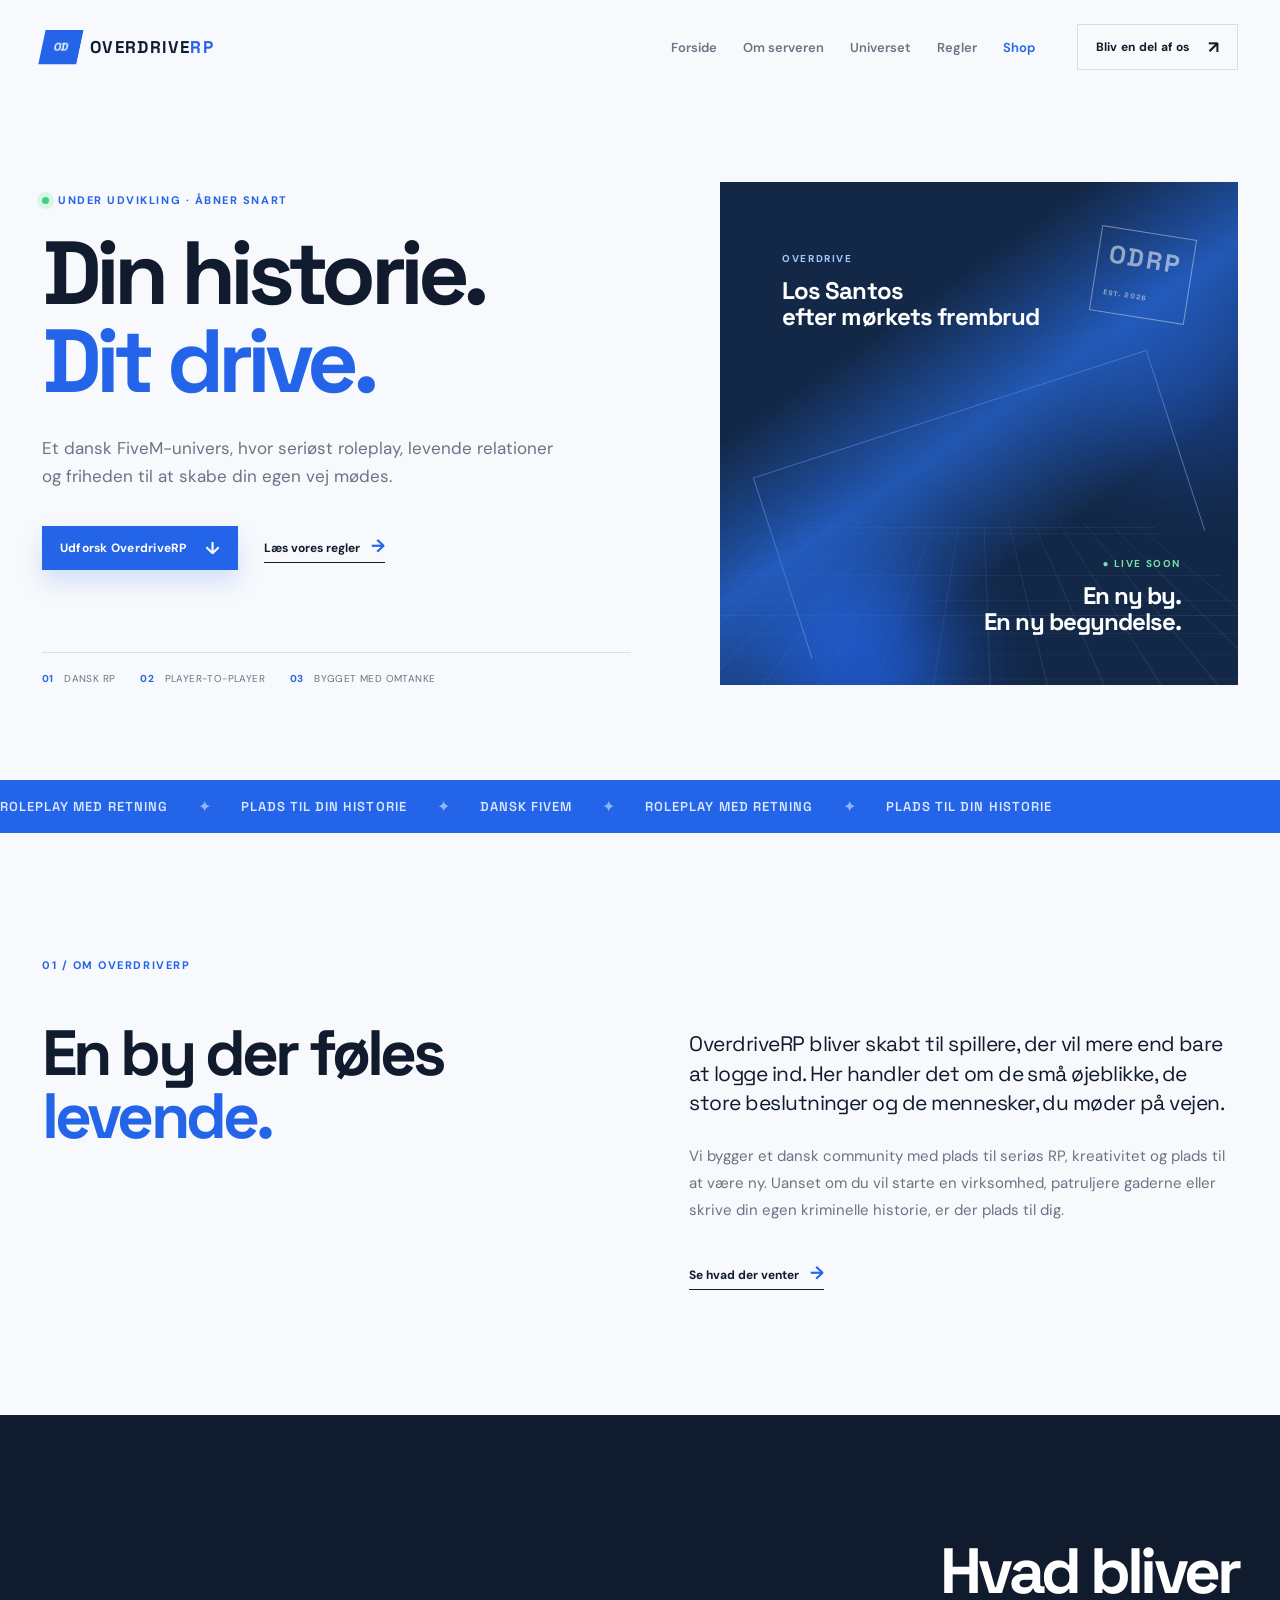
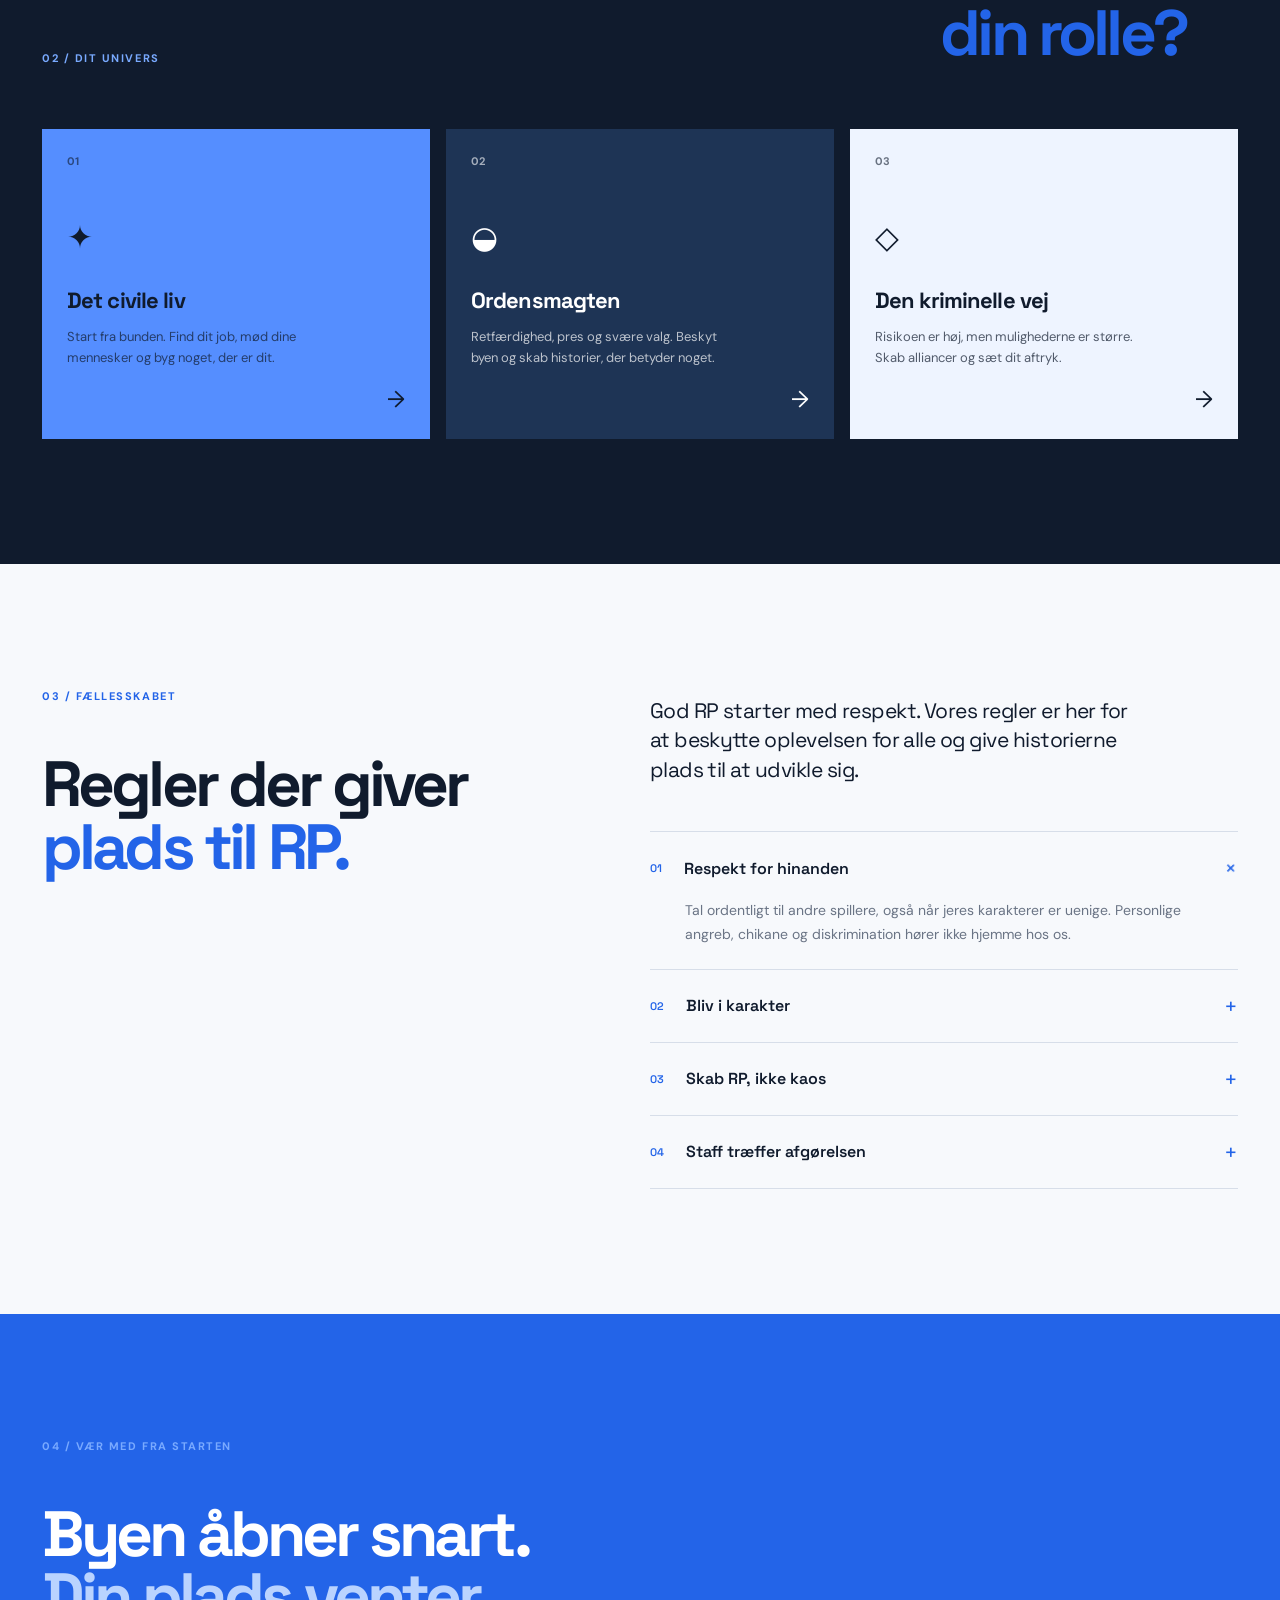
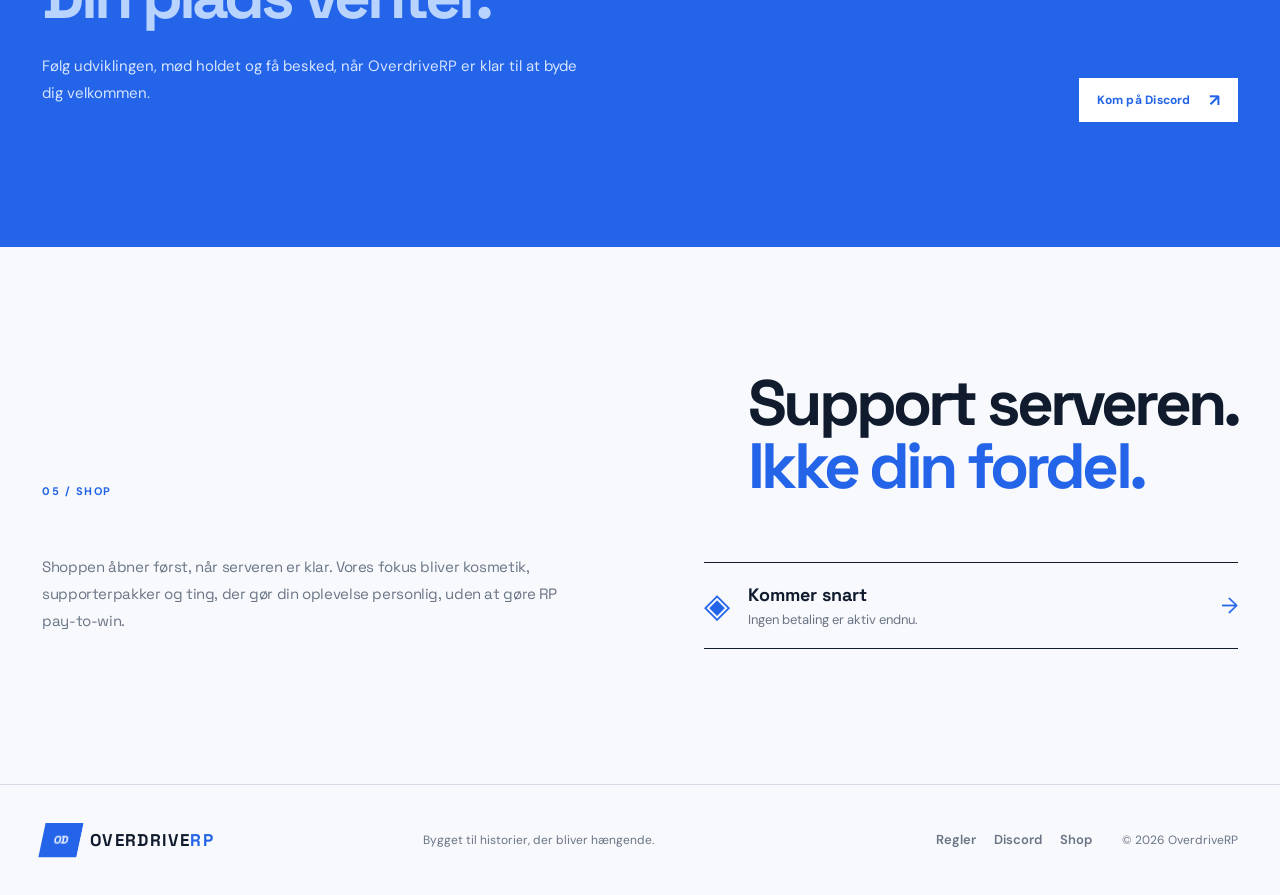
==== website/index.html @ 085dc00e "Add files via upload" ====
<!doctype html>
<html lang="da">
<head>
  <meta charset="UTF-8">
  <meta name="viewport" content="width=device-width, initial-scale=1.0">
  <meta name="description" content="OverdriveRP - dansk FiveM roleplay med plads til din historie.">
  <title>OverdriveRP | Din historie begynder her</title>
  <link rel="preconnect" href="https://fonts.googleapis.com">
  <link rel="preconnect" href="https://fonts.gstatic.com" crossorigin>
  <link href="https://fonts.googleapis.com/css2?family=DM+Sans:wght@400;500;600;700&family=Space+Grotesk:wght@500;600;700&display=swap" rel="stylesheet">
  <link rel="stylesheet" href="styles.css">
</head>
<body>
  <div class="site-shell">
    <header class="topbar">
      <a class="brand" href="#top" aria-label="OverdriveRP forside">
        <span class="brand-mark" aria-hidden="true">OD</span>
        <span class="brand-name">OVERDRIVE<span>RP</span></span>
      </a>
      <button class="menu-toggle" type="button" aria-expanded="false" aria-controls="main-nav">Menu</button>
      <nav class="nav" id="main-nav" aria-label="Hovednavigation">
        <a class="active" href="#top">Forside</a>
        <a href="#om">Om serveren</a>
        <a href="#univers">Universet</a>
        <a href="#regler">Regler</a>
        <a href="#shop">Shop</a>
      </nav>
      <a class="nav-cta" href="https://discord.gg/cZv3BkVMr" target="_blank" rel="noopener noreferrer">Bliv en del af os <span aria-hidden="true">↗</span></a>
    </header>

    <main id="top">
      <section class="hero" aria-labelledby="hero-title">
        <div class="hero-copy reveal">
          <p class="eyebrow"><span class="pulse-dot"></span> Under udvikling · Åbner snart</p>
          <h1 id="hero-title">Din historie.<br><em>Dit drive.</em></h1>
          <p class="hero-text">Et dansk FiveM-univers, hvor seriøst roleplay, levende relationer og friheden til at skabe din egen vej mødes.</p>
          <div class="hero-actions">
            <a class="button button-primary" href="#om">Udforsk OverdriveRP <span aria-hidden="true">↓</span></a>
            <a class="text-link" href="#regler">Læs vores regler <span aria-hidden="true">→</span></a>
          </div>
          <div class="hero-meta">
            <span><strong>01</strong> Dansk RP</span>
            <span><strong>02</strong> Player-to-player</span>
            <span><strong>03</strong> Bygget med omtanke</span>
          </div>
        </div>
        <div class="hero-visual reveal reveal-delay" aria-label="Illustration af OverdriveRP-universet">
          <div class="visual-grid"></div>
          <div class="city-glow glow-one"></div>
          <div class="city-glow glow-two"></div>
          <div class="visual-card card-top"><span>OVERDRIVE</span><strong>Los Santos<br>efter mørkets frembrud</strong></div>
          <div class="road-line"></div>
          <div class="visual-card card-bottom"><span class="live-indicator">● LIVE SOON</span><strong>En ny by.<br>En ny begyndelse.</strong></div>
          <div class="visual-stamp">ODRP<br><small>EST. 2026</small></div>
        </div>
      </section>

      <section class="ticker" aria-label="OverdriveRP værdier">
        <div class="ticker-track"><span>ROLEPLAY MED RETNING</span><i>✦</i><span>PLADS TIL DIN HISTORIE</span><i>✦</i><span>DANSK FIVEM</span><i>✦</i><span>ROLEPLAY MED RETNING</span><i>✦</i><span>PLADS TIL DIN HISTORIE</span></div>
      </section>

      <section class="intro section" id="om">
        <div class="section-label">01 / Om OverdriveRP</div>
        <div class="intro-grid">
          <div>
            <h2>En by der føles<br><span>levende.</span></h2>
          </div>
          <div class="intro-copy">
            <p class="lead">OverdriveRP bliver skabt til spillere, der vil mere end bare at logge ind. Her handler det om de små øjeblikke, de store beslutninger og de mennesker, du møder på vejen.</p>
            <p>Vi bygger et dansk community med plads til seriøs RP, kreativitet og plads til at være ny. Uanset om du vil starte en virksomhed, patruljere gaderne eller skrive din egen kriminelle historie, er der plads til dig.</p>
            <a class="text-link" href="#univers">Se hvad der venter <span aria-hidden="true">→</span></a>
          </div>
        </div>
      </section>

      <section class="univers section" id="univers">
        <div class="section-heading">
          <div class="section-label">02 / Dit univers</div>
          <h2>Hvad bliver<br><span>din rolle?</span></h2>
        </div>
        <div class="role-grid">
          <article class="role-card role-blue"><div class="role-number">01</div><div class="role-icon">✦</div><h3>Det civile liv</h3><p>Start fra bunden. Find dit job, mød dine mennesker og byg noget, der er dit.</p><a href="#community" aria-label="Læs mere om det civile liv">→</a></article>
          <article class="role-card role-dark"><div class="role-number">02</div><div class="role-icon">◒</div><h3>Ordensmagten</h3><p>Retfærdighed, pres og svære valg. Beskyt byen og skab historier, der betyder noget.</p><a href="#community" aria-label="Læs mere om ordensmagten">→</a></article>
          <article class="role-card role-light"><div class="role-number">03</div><div class="role-icon">◇</div><h3>Den kriminelle vej</h3><p>Risikoen er høj, men mulighederne er større. Skab alliancer og sæt dit aftryk.</p><a href="#community" aria-label="Læs mere om den kriminelle vej">→</a></article>
        </div>
      </section>

      <section class="rules section" id="regler">
        <div class="rules-heading"><div class="section-label">03 / Fællesskabet</div><h2>Regler der giver<br><span>plads til RP.</span></h2></div>
        <div class="rules-content">
          <p class="lead">God RP starter med respekt. Vores regler er her for at beskytte oplevelsen for alle og give historierne plads til at udvikle sig.</p>
          <div class="rule-list">
            <details open><summary><span>01</span> Respekt for hinanden <b>+</b></summary><p>Tal ordentligt til andre spillere, også når jeres karakterer er uenige. Personlige angreb, chikane og diskrimination hører ikke hjemme hos os.</p></details>
            <details><summary><span>02</span> Bliv i karakter <b>+</b></summary><p>Hold OOC og IC adskilt. Lad situationer udvikle sig naturligt, og brug ikke viden, din karakter ikke har adgang til.</p></details>
            <details><summary><span>03</span> Skab RP, ikke kaos <b>+</b></summary><p>Giv andre noget at spille på. Meningsløs vold, powergaming og handlinger uden plads til modspil ødelægger historien.</p></details>
            <details><summary><span>04</span> Staff træffer afgørelsen <b>+</b></summary><p>Følg staffens anvisninger og brug de rigtige kanaler, hvis du er uenig. Vi løser problemer roligt og fair.</p></details>
          </div>
        </div>
      </section>

      <section class="community section" id="community">
        <div class="community-inner">
          <div><div class="section-label">04 / Vær med fra starten</div><h2>Byen åbner snart.<br><span>Din plads venter.</span></h2><p>Følg udviklingen, mød holdet og få besked, når OverdriveRP er klar til at byde dig velkommen.</p></div>
          <a class="button button-light" href="https://discord.gg/cZv3BkVMr" target="_blank" rel="noopener noreferrer">Kom på Discord <span aria-hidden="true">↗</span></a>
        </div>
      </section>

      <section class="shop section" id="shop">
        <div class="section-heading"><div class="section-label">05 / Shop</div><h2>Support serveren.<br><span>Ikke din fordel.</span></h2></div>
        <div class="shop-layout"><p class="lead">Shoppen åbner først, når serveren er klar. Vores fokus bliver kosmetik, supporterpakker og ting, der gør din oplevelse personlig, uden at gøre RP pay-to-win.</p><div class="shop-note"><span class="shop-icon">◈</span><div><strong>Kommer snart</strong><p>Ingen betaling er aktiv endnu.</p></div><span class="arrow">→</span></div></div>
      </section>
    </main>

    <footer class="footer"><a class="brand" href="#top"><span class="brand-mark" aria-hidden="true">OD</span><span class="brand-name">OVERDRIVE<span>RP</span></span></a><p>Bygget til historier, der bliver hængende.</p><div class="footer-links"><a href="#regler">Regler</a><a href="https://discord.gg/cZv3BkVMr" target="_blank" rel="noopener noreferrer">Discord</a><a href="#shop">Shop</a></div><small>© 2026 OverdriveRP</small></footer>
  </div>
  <script src="script.js"></script>
</body>
</html>
---- website/styles.css ----
@import url('https://fonts.googleapis.com/css2?family=DM+Sans:wght@400;500;600;700&family=Space+Grotesk:wght@500;600;700&display=swap');

:root { --ink: #101b2d; --blue: #2364e8; --blue-deep: #123eac; --sky: #dfeeff; --paper: #f7f9fc; --muted: #6a7485; --line: #d7dee9; --white: #fff; }
* { box-sizing: border-box; }
html { scroll-behavior: smooth; }
body { margin: 0; color: var(--ink); background: var(--paper); font-family: 'DM Sans', sans-serif; }
a { color: inherit; text-decoration: none; }
.site-shell { overflow: hidden; }
.topbar { align-items: center; display: flex; gap: 42px; justify-content: space-between; margin: 0 auto; max-width: 1320px; padding: 24px 42px; position: relative; z-index: 5; }
.brand { align-items: center; display: inline-flex; gap: 10px; white-space: nowrap; }
.brand-mark { align-items: center; background: var(--blue); color: var(--white); display: inline-flex; font-family: 'Space Grotesk', sans-serif; font-size: 11px; font-weight: 700; height: 34px; justify-content: center; letter-spacing: -.04em; transform: skew(-12deg); width: 38px; }
.brand-name { font-family: 'Space Grotesk', sans-serif; font-size: 17px; font-weight: 700; letter-spacing: .08em; }
.brand-name span { color: var(--blue); }
.nav { display: flex; gap: 26px; margin-left: auto; }
.nav a, .footer-links a { color: var(--muted); font-size: 13px; font-weight: 600; transition: color .2s ease; }
.nav a:hover, .nav a.active, .footer-links a:hover { color: var(--blue); }
.nav-cta, .button { align-items: center; display: inline-flex; font-size: 12px; font-weight: 700; gap: 18px; letter-spacing: .02em; padding: 14px 18px; }
.nav-cta { border: 1px solid var(--line); }
.nav-cta span, .button span { font-size: 17px; line-height: 0; }
.menu-toggle { background: none; border: 0; color: var(--ink); display: none; font: inherit; font-size: 13px; font-weight: 700; }
.hero { display: grid; gap: 7vw; grid-template-columns: minmax(0, 1fr) minmax(420px, .88fr); margin: 0 auto; max-width: 1320px; min-height: 655px; padding: 88px 42px 95px; }
.hero-copy { align-self: center; max-width: 650px; }
.eyebrow, .section-label { color: var(--blue); font-size: 11px; font-weight: 700; letter-spacing: .14em; text-transform: uppercase; }
.eyebrow { align-items: center; display: flex; gap: 9px; }
.pulse-dot { background: #41ce86; border-radius: 50%; box-shadow: 0 0 0 5px #d9f5e6; height: 7px; width: 7px; }
h1, h2, h3 { font-family: 'Space Grotesk', sans-serif; margin: 0; }
h1 { font-size: clamp(54px, 7vw, 96px); letter-spacing: -.065em; line-height: .98; margin: 23px 0 28px; }
h1 em, h2 span { color: var(--blue); font-style: normal; }
.hero-text { color: var(--muted); font-size: 17px; line-height: 1.7; max-width: 515px; }
.hero-actions { align-items: center; display: flex; gap: 26px; margin-top: 35px; }
.button-primary { background: var(--blue); box-shadow: 0 12px 22px #2364e82b; color: var(--white); transition: background .2s ease, transform .2s ease; }
.button-primary:hover { background: var(--blue-deep); transform: translateY(-2px); }
.text-link { border-bottom: 1px solid var(--ink); font-size: 12px; font-weight: 700; padding-bottom: 4px; }
.text-link span { color: var(--blue); font-size: 18px; margin-left: 8px; }
.hero-meta { border-top: 1px solid var(--line); display: flex; gap: 25px; margin-top: 82px; padding-top: 19px; }
.hero-meta span { color: var(--muted); font-size: 10px; letter-spacing: .04em; text-transform: uppercase; }
.hero-meta strong { color: var(--blue); margin-right: 7px; }
.hero-visual { background: #132847; min-height: 485px; overflow: hidden; position: relative; }
.hero-visual:after { background: linear-gradient(145deg, transparent 30%, #2d77fa99, transparent 68%); content: ''; inset: 0; position: absolute; }
.visual-grid { background-image: linear-gradient(#a9c7f61a 1px, transparent 1px), linear-gradient(90deg, #a9c7f61a 1px, transparent 1px); background-size: 38px 38px; height: 100%; inset: 0; position: absolute; transform: perspective(500px) rotateX(60deg) scale(1.5); transform-origin: 50% 100%; }
.city-glow { background: var(--blue); border-radius: 50%; filter: blur(45px); height: 190px; opacity: .8; position: absolute; width: 190px; }
.glow-one { bottom: -70px; left: 8%; }.glow-two { right: -50px; top: 20%; opacity: .35; }
.road-line { border: 1px solid #b6d2ff66; border-bottom: 0; height: 190px; left: 10%; position: absolute; top: 45%; transform: rotate(-18deg); width: 80%; }
.visual-card { color: var(--white); display: flex; flex-direction: column; position: absolute; z-index: 2; }.visual-card span { color: #a4c8ff; font-size: 10px; font-weight: 700; letter-spacing: .16em; margin-bottom: 13px; }.visual-card strong { font-family: 'Space Grotesk', sans-serif; font-size: 24px; letter-spacing: -.04em; line-height: 1.08; }.card-top { left: 12%; top: 14%; }.card-bottom { bottom: 10%; right: 11%; text-align: right; }.card-bottom .live-indicator { color: #75e0a7; }.visual-stamp { border: 1px solid #fff6; color: #fff8; font-family: 'Space Grotesk', sans-serif; font-size: 25px; font-weight: 700; letter-spacing: .1em; padding: 10px; position: absolute; right: 9%; top: 10%; transform: rotate(9deg); z-index: 2; }.visual-stamp small { font-size: 7px; letter-spacing: .2em; }
.ticker { background: var(--blue); color: #d9e7ff; overflow: hidden; padding: 16px 0; white-space: nowrap; }.ticker-track { align-items: center; animation: ticker 26s linear infinite; display: flex; gap: 30px; width: max-content; }.ticker span { font-family: 'Space Grotesk', sans-serif; font-size: 13px; font-weight: 600; letter-spacing: .08em; }.ticker i { color: #8eb6ff; font-style: normal; }
.section { margin: 0 auto; max-width: 1320px; padding: 125px 42px; }.intro-grid { display: grid; gap: 12vw; grid-template-columns: .9fr 1fr; margin-top: 50px; }.section h2 { font-size: clamp(42px, 5vw, 70px); letter-spacing: -.06em; line-height: .98; }.intro-copy { padding-top: 7px; }.lead { color: var(--ink); font-family: 'Space Grotesk', sans-serif; font-size: 21px; letter-spacing: -.025em; line-height: 1.4; margin: 0 0 25px; }.intro-copy p:not(.lead), .community-inner p, .shop-layout > p { color: var(--muted); font-size: 15px; line-height: 1.8; max-width: 540px; }.intro-copy .text-link { display: inline-block; margin-top: 22px; }
.univers { background: var(--ink); color: var(--white); max-width: none; padding-left: max(42px, calc((100% - 1236px) / 2)); padding-right: max(42px, calc((100% - 1236px) / 2)); }.univers .section-label, .community .section-label { color: #79aaff; }.section-heading { align-items: end; display: flex; justify-content: space-between; }.role-grid { display: grid; gap: 16px; grid-template-columns: repeat(3, 1fr); margin-top: 64px; }.role-card { color: var(--ink); min-height: 310px; padding: 25px; position: relative; }.role-blue { background: #558eff; }.role-dark { background: #1e3455; color: var(--white); }.role-light { background: #eef4ff; }.role-number { font-size: 11px; font-weight: 700; opacity: .6; }.role-icon { font-size: 31px; margin: 49px 0 28px; }.role-card h3 { font-size: 22px; letter-spacing: -.04em; }.role-card p { font-size: 13px; line-height: 1.6; max-width: 260px; opacity: .7; }.role-card a { bottom: 25px; font-size: 23px; position: absolute; right: 25px; }
.rules { display: grid; gap: 13vw; grid-template-columns: .75fr 1fr; }.rules-heading h2 { margin-top: 50px; }.rules-content { padding-top: 7px; }.rules-content > .lead { max-width: 480px; }.rule-list { border-top: 1px solid var(--line); margin-top: 47px; }.rule-list details { border-bottom: 1px solid var(--line); }.rule-list summary { align-items: center; cursor: pointer; display: flex; font-family: 'Space Grotesk', sans-serif; font-size: 16px; font-weight: 600; gap: 22px; list-style: none; padding: 22px 0; }.rule-list summary::-webkit-details-marker { display: none; }.rule-list summary span { color: var(--blue); font-size: 11px; }.rule-list summary b { color: var(--blue); font-size: 22px; font-weight: 400; margin-left: auto; transition: transform .2s; }.rule-list details[open] summary b { transform: rotate(45deg); }.rule-list details p { color: var(--muted); font-size: 14px; line-height: 1.7; margin: -5px 35px 22px; max-width: 520px; }
.community { background: var(--blue); max-width: none; padding-left: max(42px, calc((100% - 1236px) / 2)); padding-right: max(42px, calc((100% - 1236px) / 2)); }.community-inner { align-items: end; color: var(--white); display: flex; justify-content: space-between; }.community h2 { margin-top: 50px; }.community h2 span { color: #b9d3ff; }.community-inner p { color: #d6e4ff; margin-top: 25px; }.button-light { background: var(--white); color: var(--blue); }.button-light:hover { background: #eaf2ff; }
.shop-layout { align-items: center; display: grid; gap: 10vw; grid-template-columns: 1fr 1fr; margin-top: 55px; }.shop-note { align-items: center; border-top: 1px solid var(--ink); border-bottom: 1px solid var(--ink); display: flex; gap: 18px; padding: 20px 0; }.shop-icon { color: var(--blue); font-size: 34px; }.shop-note strong { font-family: 'Space Grotesk', sans-serif; font-size: 18px; }.shop-note p { color: var(--muted); font-size: 13px; margin: 5px 0 0; }.shop-note .arrow { color: var(--blue); font-size: 22px; margin-left: auto; }
.footer { align-items: center; border-top: 1px solid var(--line); display: grid; gap: 30px; grid-template-columns: 1.1fr 1fr 1fr auto; margin: 0 auto; max-width: 1320px; padding: 35px 42px; }.footer p, .footer small { color: var(--muted); font-size: 12px; }.footer-links { display: flex; gap: 18px; justify-content: end; }.footer small { text-align: right; }
.reveal { animation: reveal .8s ease both; }.reveal-delay { animation-delay: .18s; }
@keyframes reveal { from { opacity: 0; transform: translateY(20px); } to { opacity: 1; transform: translateY(0); } } @keyframes ticker { from { transform: translateX(0); } to { transform: translateX(-50%); } }
@media (max-width: 850px) { .topbar { padding: 20px 22px; }.menu-toggle { display: block; margin-left: auto; }.nav { background: var(--white); box-shadow: 0 12px 30px #101b2d1a; display: none; flex-direction: column; gap: 20px; left: 22px; padding: 22px; position: absolute; right: 22px; top: 70px; }.nav.open { display: flex; }.nav-cta { display: none; }.hero { display: block; padding: 58px 22px 70px; }.hero-visual { margin-top: 60px; min-height: 400px; }.hero-meta { flex-wrap: wrap; gap: 14px 21px; margin-top: 50px; }.section { padding: 80px 22px; }.intro-grid, .rules, .shop-layout { display: block; }.intro-copy, .rules-content { margin-top: 40px; }.section-heading { display: block; }.section-heading h2 { margin-top: 40px; }.role-grid { grid-template-columns: 1fr; margin-top: 42px; }.role-card { min-height: 270px; }.community-inner { align-items: start; display: block; }.community .button { margin-top: 30px; }.footer { display: block; padding: 30px 22px; }.footer p { margin: 20px 0; }.footer-links { justify-content: start; margin: 25px 0; }.footer small { display: block; text-align: left; } }
@media (max-width: 480px) { h1 { font-size: 54px; }.hero-text { font-size: 15px; }.hero-actions { align-items: start; flex-direction: column; gap: 18px; }.visual-card strong { font-size: 19px; }.card-bottom { bottom: 9%; }.section h2 { font-size: 45px; }.lead { font-size: 18px; }.rule-list summary { font-size: 14px; gap: 12px; } }
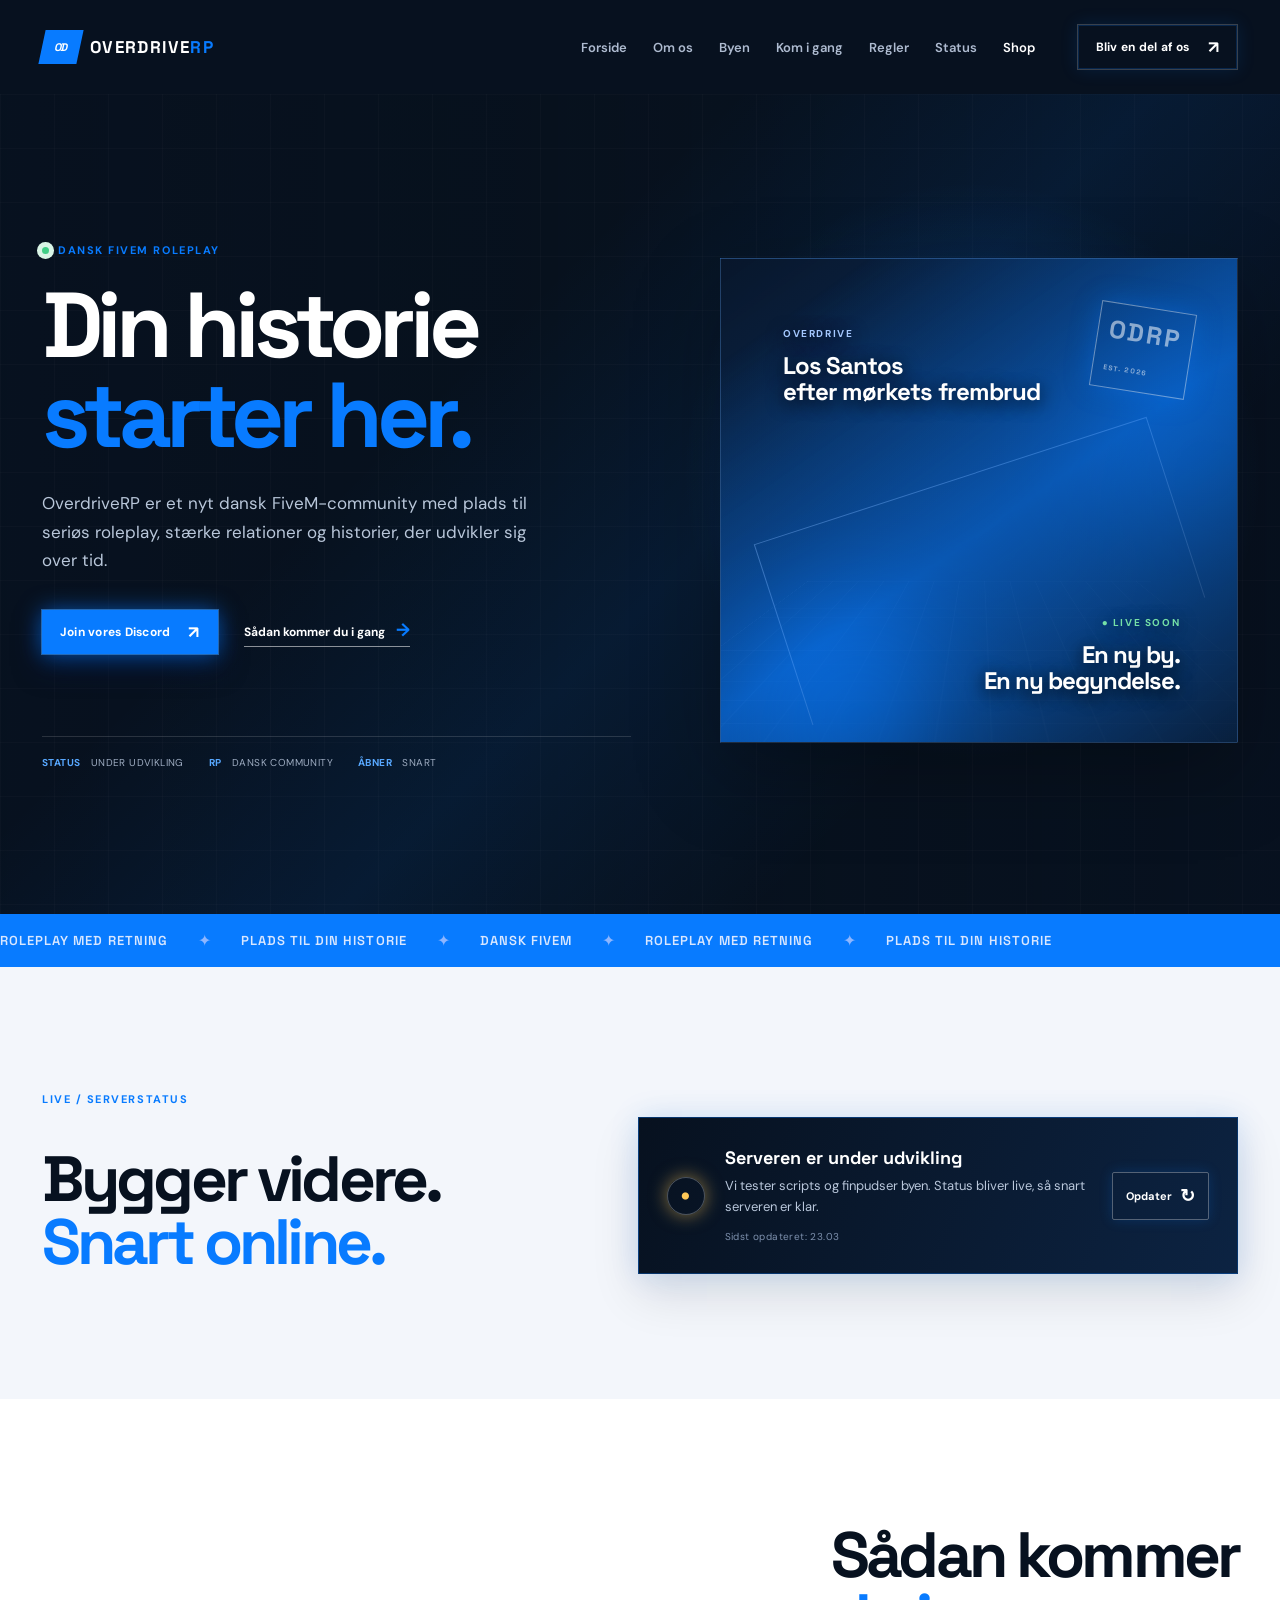
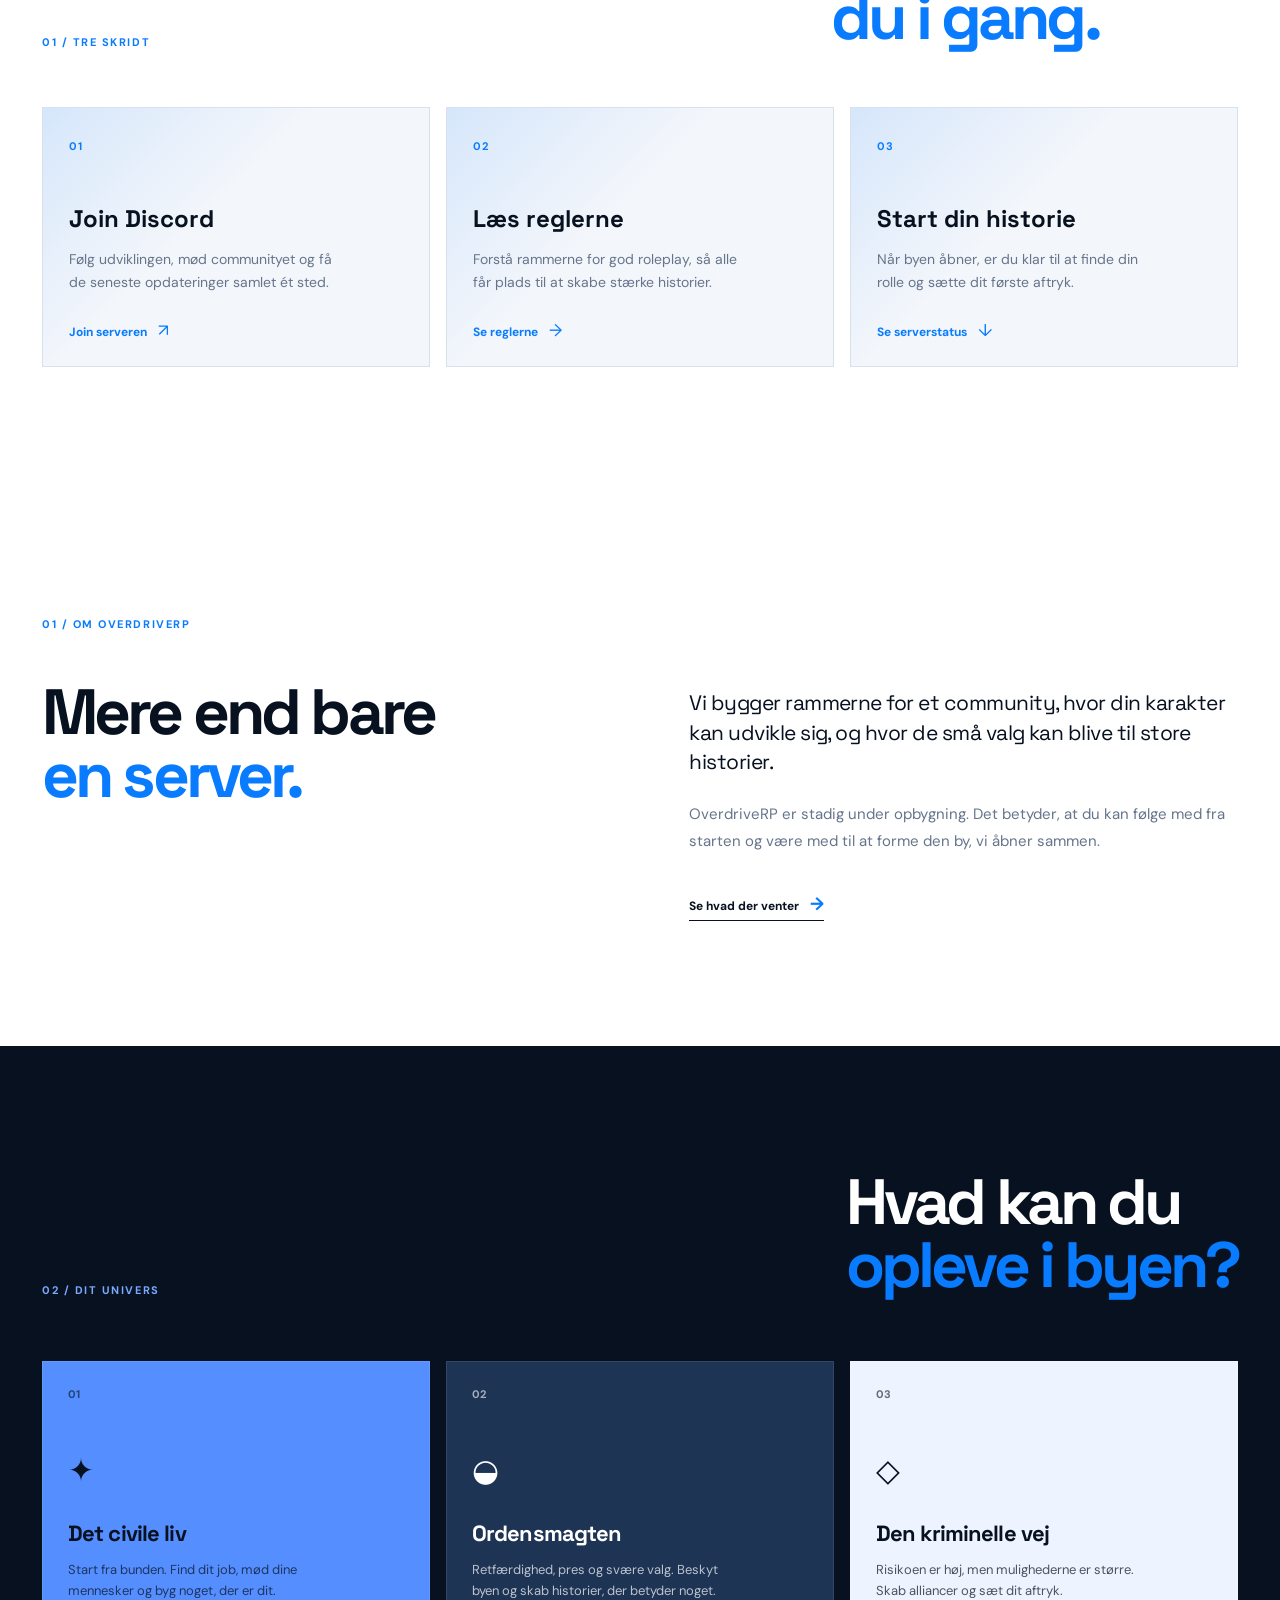
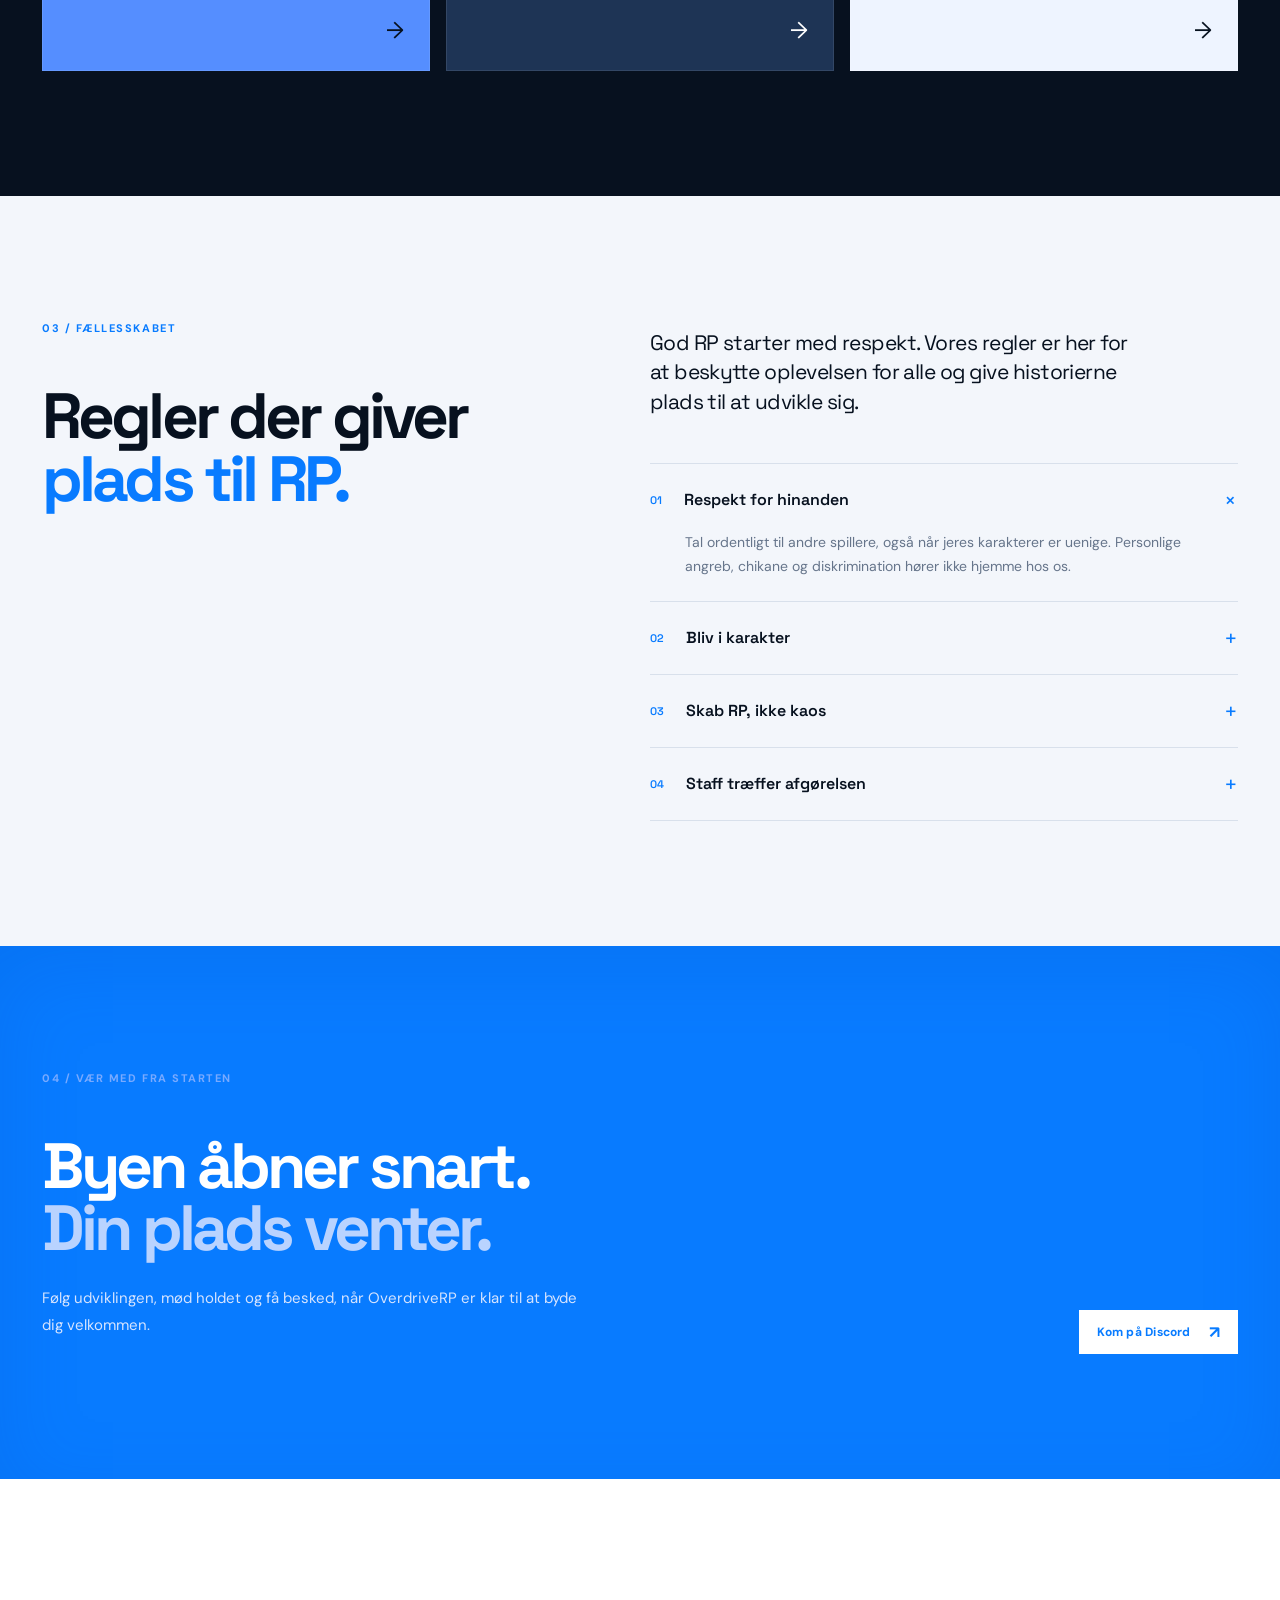
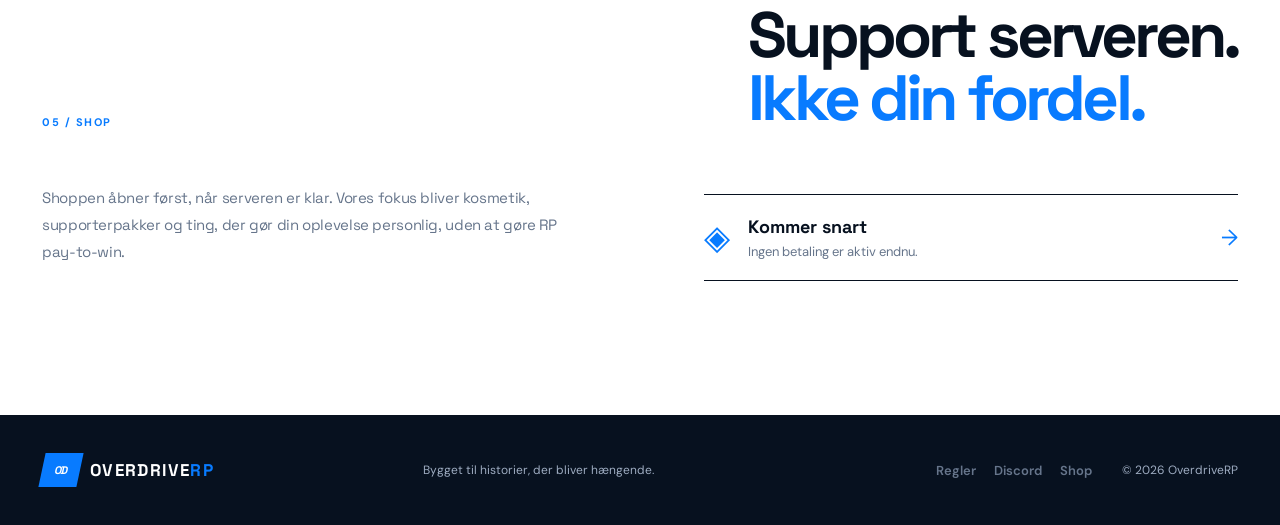
==== commit bce7533c: "Redesign OverdriveRP website and add server status" ====
--- a/website/index.html
+++ b/website/index.html
@@ -7,6 +7,7 @@
   <title>OverdriveRP | Din historie begynder her</title>
   <link rel="preconnect" href="https://fonts.googleapis.com">
   <link rel="preconnect" href="https://fonts.gstatic.com" crossorigin>
+  <link rel="preload" as="image" href="https://images.unsplash.com/photo-1519501025264-65ba15a82390?auto=format&fit=crop&w=1600&q=70">
   <link href="https://fonts.googleapis.com/css2?family=DM+Sans:wght@400;500;600;700&family=Space+Grotesk:wght@500;600;700&display=swap" rel="stylesheet">
   <link rel="stylesheet" href="styles.css">
 </head>
@@ -20,9 +21,11 @@
       <button class="menu-toggle" type="button" aria-expanded="false" aria-controls="main-nav">Menu</button>
       <nav class="nav" id="main-nav" aria-label="Hovednavigation">
         <a class="active" href="#top">Forside</a>
-        <a href="#om">Om serveren</a>
-        <a href="#univers">Universet</a>
+        <a href="#om">Om os</a>
+        <a href="#univers">Byen</a>
+        <a href="#start">Kom i gang</a>
         <a href="#regler">Regler</a>
+        <a href="#status">Status</a>
         <a href="#shop">Shop</a>
       </nav>
       <a class="nav-cta" href="https://discord.gg/cZv3BkVMr" target="_blank" rel="noopener noreferrer">Bliv en del af os <span aria-hidden="true">↗</span></a>
@@ -31,17 +34,17 @@
     <main id="top">
       <section class="hero" aria-labelledby="hero-title">
         <div class="hero-copy reveal">
-          <p class="eyebrow"><span class="pulse-dot"></span> Under udvikling · Åbner snart</p>
-          <h1 id="hero-title">Din historie.<br><em>Dit drive.</em></h1>
-          <p class="hero-text">Et dansk FiveM-univers, hvor seriøst roleplay, levende relationer og friheden til at skabe din egen vej mødes.</p>
+          <p class="eyebrow"><span class="pulse-dot"></span> Dansk FiveM roleplay</p>
+          <h1 id="hero-title">Din historie<br><em>starter her.</em></h1>
+          <p class="hero-text">OverdriveRP er et nyt dansk FiveM-community med plads til seriøs roleplay, stærke relationer og historier, der udvikler sig over tid.</p>
           <div class="hero-actions">
-            <a class="button button-primary" href="#om">Udforsk OverdriveRP <span aria-hidden="true">↓</span></a>
-            <a class="text-link" href="#regler">Læs vores regler <span aria-hidden="true">→</span></a>
+            <a class="button button-primary" href="https://discord.gg/cZv3BkVMr" target="_blank" rel="noopener noreferrer">Join vores Discord <span aria-hidden="true">↗</span></a>
+            <a class="text-link" href="#start">Sådan kommer du i gang <span aria-hidden="true">→</span></a>
           </div>
           <div class="hero-meta">
-            <span><strong>01</strong> Dansk RP</span>
-            <span><strong>02</strong> Player-to-player</span>
-            <span><strong>03</strong> Bygget med omtanke</span>
+            <span><strong>STATUS</strong> Under udvikling</span>
+            <span><strong>RP</strong> Dansk community</span>
+            <span><strong>ÅBNER</strong> Snart</span>
           </div>
         </div>
         <div class="hero-visual reveal reveal-delay" aria-label="Illustration af OverdriveRP-universet">
@@ -59,24 +62,49 @@
         <div class="ticker-track"><span>ROLEPLAY MED RETNING</span><i>✦</i><span>PLADS TIL DIN HISTORIE</span><i>✦</i><span>DANSK FIVEM</span><i>✦</i><span>ROLEPLAY MED RETNING</span><i>✦</i><span>PLADS TIL DIN HISTORIE</span></div>
       </section>
 
-      <section class="intro section" id="om">
+      <section class="server-status section reveal" id="status">
+        <div class="status-heading">
+          <div class="section-label">Live / Serverstatus</div>
+          <h2>Bygger videre.<br><span>Snart online.</span></h2>
+        </div>
+        <div class="status-panel" aria-live="polite">
+          <div class="status-icon status-icon-pending" data-status-icon aria-hidden="true">•</div>
+          <div class="status-copy">
+            <strong data-server-status>Serveren er under udvikling</strong>
+            <p data-server-message>Vi tester scripts og finpudser byen. Status bliver live, så snart serveren er klar.</p>
+            <small data-server-updated>Sidst opdateret: endnu ikke tilsluttet</small>
+          </div>
+          <button class="status-refresh" type="button" data-status-refresh aria-label="Opdater serverstatus">Opdater <span aria-hidden="true">↻</span></button>
+        </div>
+      </section>
+
+      <section class="start section reveal" id="start">
+        <div class="section-heading"><div class="section-label">01 / Tre skridt</div><h2>Sådan kommer<br><span>du i gang.</span></h2></div>
+        <div class="step-grid">
+          <article class="step-card"><span>01</span><h3>Join Discord</h3><p>Følg udviklingen, mød communityet og få de seneste opdateringer samlet ét sted.</p><a href="https://discord.gg/cZv3BkVMr" target="_blank" rel="noopener noreferrer">Join serveren <b aria-hidden="true">↗</b></a></article>
+          <article class="step-card"><span>02</span><h3>Læs reglerne</h3><p>Forstå rammerne for god roleplay, så alle får plads til at skabe stærke historier.</p><a href="#regler">Se reglerne <b aria-hidden="true">→</b></a></article>
+          <article class="step-card"><span>03</span><h3>Start din historie</h3><p>Når byen åbner, er du klar til at finde din rolle og sætte dit første aftryk.</p><a href="#status">Se serverstatus <b aria-hidden="true">↓</b></a></article>
+        </div>
+      </section>
+
+      <section class="intro section reveal" id="om">
         <div class="section-label">01 / Om OverdriveRP</div>
         <div class="intro-grid">
           <div>
-            <h2>En by der føles<br><span>levende.</span></h2>
+            <h2>Mere end bare<br><span>en server.</span></h2>
           </div>
           <div class="intro-copy">
-            <p class="lead">OverdriveRP bliver skabt til spillere, der vil mere end bare at logge ind. Her handler det om de små øjeblikke, de store beslutninger og de mennesker, du møder på vejen.</p>
-            <p>Vi bygger et dansk community med plads til seriøs RP, kreativitet og plads til at være ny. Uanset om du vil starte en virksomhed, patruljere gaderne eller skrive din egen kriminelle historie, er der plads til dig.</p>
+            <p class="lead">Vi bygger rammerne for et community, hvor din karakter kan udvikle sig, og hvor de små valg kan blive til store historier.</p>
+            <p>OverdriveRP er stadig under opbygning. Det betyder, at du kan følge med fra starten og være med til at forme den by, vi åbner sammen.</p>
             <a class="text-link" href="#univers">Se hvad der venter <span aria-hidden="true">→</span></a>
           </div>
         </div>
       </section>
 
-      <section class="univers section" id="univers">
+      <section class="univers section reveal" id="univers">
         <div class="section-heading">
           <div class="section-label">02 / Dit univers</div>
-          <h2>Hvad bliver<br><span>din rolle?</span></h2>
+          <h2>Hvad kan du<br><span>opleve i byen?</span></h2>
         </div>
         <div class="role-grid">
           <article class="role-card role-blue"><div class="role-number">01</div><div class="role-icon">✦</div><h3>Det civile liv</h3><p>Start fra bunden. Find dit job, mød dine mennesker og byg noget, der er dit.</p><a href="#community" aria-label="Læs mere om det civile liv">→</a></article>
@@ -85,7 +113,7 @@
         </div>
       </section>
 
-      <section class="rules section" id="regler">
+      <section class="rules section reveal" id="regler">
         <div class="rules-heading"><div class="section-label">03 / Fællesskabet</div><h2>Regler der giver<br><span>plads til RP.</span></h2></div>
         <div class="rules-content">
           <p class="lead">God RP starter med respekt. Vores regler er her for at beskytte oplevelsen for alle og give historierne plads til at udvikle sig.</p>
@@ -98,14 +126,14 @@
         </div>
       </section>
 
-      <section class="community section" id="community">
+      <section class="community section reveal" id="community">
         <div class="community-inner">
           <div><div class="section-label">04 / Vær med fra starten</div><h2>Byen åbner snart.<br><span>Din plads venter.</span></h2><p>Følg udviklingen, mød holdet og få besked, når OverdriveRP er klar til at byde dig velkommen.</p></div>
           <a class="button button-light" href="https://discord.gg/cZv3BkVMr" target="_blank" rel="noopener noreferrer">Kom på Discord <span aria-hidden="true">↗</span></a>
         </div>
       </section>
 
-      <section class="shop section" id="shop">
+      <section class="shop section reveal" id="shop">
         <div class="section-heading"><div class="section-label">05 / Shop</div><h2>Support serveren.<br><span>Ikke din fordel.</span></h2></div>
         <div class="shop-layout"><p class="lead">Shoppen åbner først, når serveren er klar. Vores fokus bliver kosmetik, supporterpakker og ting, der gør din oplevelse personlig, uden at gøre RP pay-to-win.</p><div class="shop-note"><span class="shop-icon">◈</span><div><strong>Kommer snart</strong><p>Ingen betaling er aktiv endnu.</p></div><span class="arrow">→</span></div></div>
       </section>
--- a/website/styles.css
+++ b/website/styles.css
@@ -1,5 +1,3 @@
-@import url('https://fonts.googleapis.com/css2?family=DM+Sans:wght@400;500;600;700&family=Space+Grotesk:wght@500;600;700&display=swap');
-
 :root { --ink: #101b2d; --blue: #2364e8; --blue-deep: #123eac; --sky: #dfeeff; --paper: #f7f9fc; --muted: #6a7485; --line: #d7dee9; --white: #fff; }
 * { box-sizing: border-box; }
 html { scroll-behavior: smooth; }
@@ -43,13 +41,39 @@
 .road-line { border: 1px solid #b6d2ff66; border-bottom: 0; height: 190px; left: 10%; position: absolute; top: 45%; transform: rotate(-18deg); width: 80%; }
 .visual-card { color: var(--white); display: flex; flex-direction: column; position: absolute; z-index: 2; }.visual-card span { color: #a4c8ff; font-size: 10px; font-weight: 700; letter-spacing: .16em; margin-bottom: 13px; }.visual-card strong { font-family: 'Space Grotesk', sans-serif; font-size: 24px; letter-spacing: -.04em; line-height: 1.08; }.card-top { left: 12%; top: 14%; }.card-bottom { bottom: 10%; right: 11%; text-align: right; }.card-bottom .live-indicator { color: #75e0a7; }.visual-stamp { border: 1px solid #fff6; color: #fff8; font-family: 'Space Grotesk', sans-serif; font-size: 25px; font-weight: 700; letter-spacing: .1em; padding: 10px; position: absolute; right: 9%; top: 10%; transform: rotate(9deg); z-index: 2; }.visual-stamp small { font-size: 7px; letter-spacing: .2em; }
 .ticker { background: var(--blue); color: #d9e7ff; overflow: hidden; padding: 16px 0; white-space: nowrap; }.ticker-track { align-items: center; animation: ticker 26s linear infinite; display: flex; gap: 30px; width: max-content; }.ticker span { font-family: 'Space Grotesk', sans-serif; font-size: 13px; font-weight: 600; letter-spacing: .08em; }.ticker i { color: #8eb6ff; font-style: normal; }
+.server-status { align-items: end; display: grid; gap: 9vw; grid-template-columns: .8fr 1fr; padding-bottom: 110px; padding-top: 110px; }.status-heading h2 { margin-top: 42px; }.status-panel { align-items: center; background: var(--ink); color: var(--white); display: flex; gap: 20px; min-height: 150px; padding: 28px; }.status-icon { align-items: center; border: 1px solid #fff4; border-radius: 50%; display: inline-flex; flex: 0 0 38px; font-size: 30px; height: 38px; justify-content: center; line-height: 1; }.status-icon-pending { color: #ffc857; }.status-icon-online { color: #5fe39a; }.status-copy { min-width: 0; }.status-copy strong { font-family: 'Space Grotesk', sans-serif; font-size: 18px; }.status-copy p { color: #b9c7db; font-size: 13px; line-height: 1.55; margin: 7px 0; }.status-copy small { color: #7e91ae; font-size: 10px; letter-spacing: .04em; }.status-refresh { background: transparent; border: 1px solid #ffffff4d; color: var(--white); cursor: pointer; flex: 0 0 auto; font: inherit; font-size: 11px; font-weight: 700; padding: 11px 13px; transition: background .2s ease, border-color .2s ease; }.status-refresh:hover { background: var(--blue); border-color: var(--blue); }.status-refresh span { font-size: 18px; margin-left: 5px; vertical-align: -2px; }
 .section { margin: 0 auto; max-width: 1320px; padding: 125px 42px; }.intro-grid { display: grid; gap: 12vw; grid-template-columns: .9fr 1fr; margin-top: 50px; }.section h2 { font-size: clamp(42px, 5vw, 70px); letter-spacing: -.06em; line-height: .98; }.intro-copy { padding-top: 7px; }.lead { color: var(--ink); font-family: 'Space Grotesk', sans-serif; font-size: 21px; letter-spacing: -.025em; line-height: 1.4; margin: 0 0 25px; }.intro-copy p:not(.lead), .community-inner p, .shop-layout > p { color: var(--muted); font-size: 15px; line-height: 1.8; max-width: 540px; }.intro-copy .text-link { display: inline-block; margin-top: 22px; }
 .univers { background: var(--ink); color: var(--white); max-width: none; padding-left: max(42px, calc((100% - 1236px) / 2)); padding-right: max(42px, calc((100% - 1236px) / 2)); }.univers .section-label, .community .section-label { color: #79aaff; }.section-heading { align-items: end; display: flex; justify-content: space-between; }.role-grid { display: grid; gap: 16px; grid-template-columns: repeat(3, 1fr); margin-top: 64px; }.role-card { color: var(--ink); min-height: 310px; padding: 25px; position: relative; }.role-blue { background: #558eff; }.role-dark { background: #1e3455; color: var(--white); }.role-light { background: #eef4ff; }.role-number { font-size: 11px; font-weight: 700; opacity: .6; }.role-icon { font-size: 31px; margin: 49px 0 28px; }.role-card h3 { font-size: 22px; letter-spacing: -.04em; }.role-card p { font-size: 13px; line-height: 1.6; max-width: 260px; opacity: .7; }.role-card a { bottom: 25px; font-size: 23px; position: absolute; right: 25px; }
 .rules { display: grid; gap: 13vw; grid-template-columns: .75fr 1fr; }.rules-heading h2 { margin-top: 50px; }.rules-content { padding-top: 7px; }.rules-content > .lead { max-width: 480px; }.rule-list { border-top: 1px solid var(--line); margin-top: 47px; }.rule-list details { border-bottom: 1px solid var(--line); }.rule-list summary { align-items: center; cursor: pointer; display: flex; font-family: 'Space Grotesk', sans-serif; font-size: 16px; font-weight: 600; gap: 22px; list-style: none; padding: 22px 0; }.rule-list summary::-webkit-details-marker { display: none; }.rule-list summary span { color: var(--blue); font-size: 11px; }.rule-list summary b { color: var(--blue); font-size: 22px; font-weight: 400; margin-left: auto; transition: transform .2s; }.rule-list details[open] summary b { transform: rotate(45deg); }.rule-list details p { color: var(--muted); font-size: 14px; line-height: 1.7; margin: -5px 35px 22px; max-width: 520px; }
 .community { background: var(--blue); max-width: none; padding-left: max(42px, calc((100% - 1236px) / 2)); padding-right: max(42px, calc((100% - 1236px) / 2)); }.community-inner { align-items: end; color: var(--white); display: flex; justify-content: space-between; }.community h2 { margin-top: 50px; }.community h2 span { color: #b9d3ff; }.community-inner p { color: #d6e4ff; margin-top: 25px; }.button-light { background: var(--white); color: var(--blue); }.button-light:hover { background: #eaf2ff; }
 .shop-layout { align-items: center; display: grid; gap: 10vw; grid-template-columns: 1fr 1fr; margin-top: 55px; }.shop-note { align-items: center; border-top: 1px solid var(--ink); border-bottom: 1px solid var(--ink); display: flex; gap: 18px; padding: 20px 0; }.shop-icon { color: var(--blue); font-size: 34px; }.shop-note strong { font-family: 'Space Grotesk', sans-serif; font-size: 18px; }.shop-note p { color: var(--muted); font-size: 13px; margin: 5px 0 0; }.shop-note .arrow { color: var(--blue); font-size: 22px; margin-left: auto; }
 .footer { align-items: center; border-top: 1px solid var(--line); display: grid; gap: 30px; grid-template-columns: 1.1fr 1fr 1fr auto; margin: 0 auto; max-width: 1320px; padding: 35px 42px; }.footer p, .footer small { color: var(--muted); font-size: 12px; }.footer-links { display: flex; gap: 18px; justify-content: end; }.footer small { text-align: right; }
-.reveal { animation: reveal .8s ease both; }.reveal-delay { animation-delay: .18s; }
+.reveal { animation: reveal .8s ease both; }.reveal-delay { animation-delay: .18s; }.section.reveal { animation: none; opacity: 0; transform: translateY(22px); transition: opacity .7s ease, transform .7s ease; }.section.reveal.is-visible { opacity: 1; transform: translateY(0); }
 @keyframes reveal { from { opacity: 0; transform: translateY(20px); } to { opacity: 1; transform: translateY(0); } } @keyframes ticker { from { transform: translateX(0); } to { transform: translateX(-50%); } }
-@media (max-width: 850px) { .topbar { padding: 20px 22px; }.menu-toggle { display: block; margin-left: auto; }.nav { background: var(--white); box-shadow: 0 12px 30px #101b2d1a; display: none; flex-direction: column; gap: 20px; left: 22px; padding: 22px; position: absolute; right: 22px; top: 70px; }.nav.open { display: flex; }.nav-cta { display: none; }.hero { display: block; padding: 58px 22px 70px; }.hero-visual { margin-top: 60px; min-height: 400px; }.hero-meta { flex-wrap: wrap; gap: 14px 21px; margin-top: 50px; }.section { padding: 80px 22px; }.intro-grid, .rules, .shop-layout { display: block; }.intro-copy, .rules-content { margin-top: 40px; }.section-heading { display: block; }.section-heading h2 { margin-top: 40px; }.role-grid { grid-template-columns: 1fr; margin-top: 42px; }.role-card { min-height: 270px; }.community-inner { align-items: start; display: block; }.community .button { margin-top: 30px; }.footer { display: block; padding: 30px 22px; }.footer p { margin: 20px 0; }.footer-links { justify-content: start; margin: 25px 0; }.footer small { display: block; text-align: left; } }
-@media (max-width: 480px) { h1 { font-size: 54px; }.hero-text { font-size: 15px; }.hero-actions { align-items: start; flex-direction: column; gap: 18px; }.visual-card strong { font-size: 19px; }.card-bottom { bottom: 9%; }.section h2 { font-size: 45px; }.lead { font-size: 18px; }.rule-list summary { font-size: 14px; gap: 12px; } }
+@media (max-width: 850px) { .topbar { padding: 20px 22px; }.menu-toggle { display: block; margin-left: auto; }.nav { background: var(--white); box-shadow: 0 12px 30px #101b2d1a; display: none; flex-direction: column; gap: 20px; left: 22px; padding: 22px; position: absolute; right: 22px; top: 70px; }.nav.open { display: flex; }.nav-cta { display: none; }.hero { display: block; padding: 58px 22px 70px; }.hero-visual { margin-top: 60px; min-height: 400px; }.hero-meta { flex-wrap: wrap; gap: 14px 21px; margin-top: 50px; }.section { padding: 80px 22px; }.server-status { display: block; padding-bottom: 80px; padding-top: 80px; }.status-panel { margin-top: 40px; }.intro-grid, .rules, .shop-layout { display: block; }.intro-copy, .rules-content { margin-top: 40px; }.section-heading { display: block; }.section-heading h2 { margin-top: 40px; }.role-grid { grid-template-columns: 1fr; margin-top: 42px; }.role-card { min-height: 270px; }.community-inner { align-items: start; display: block; }.community .button { margin-top: 30px; }.footer { display: block; padding: 30px 22px; }.footer p { margin: 20px 0; }.footer-links { justify-content: start; margin: 25px 0; }.footer small { display: block; text-align: left; } }
+@media (max-width: 480px) { h1 { font-size: 54px; }.hero-text { font-size: 15px; }.hero-actions { align-items: start; flex-direction: column; gap: 18px; }.visual-card strong { font-size: 19px; }.card-bottom { bottom: 9%; }.section h2 { font-size: 45px; }.lead { font-size: 18px; }.rule-list summary { font-size: 14px; gap: 12px; }.status-panel { align-items: start; flex-wrap: wrap; padding: 22px; }.status-refresh { margin-left: 58px; } }
+
+/* OverdriveRP community portal direction */
+:root { --ink: #07111f; --blue: #087bff; --blue-deep: #0054c7; --sky: #e5f1ff; --paper: #f3f6fb; --muted: #66758b; --line: #d8e0eb; }
+body { background: var(--paper); }
+.topbar { background: var(--ink); color: var(--white); margin: 0; max-width: none; padding-left: max(42px, calc((100% - 1236px) / 2)); padding-right: max(42px, calc((100% - 1236px) / 2)); }
+.topbar .nav a, .topbar .menu-toggle { color: #aebbd0; }.topbar .nav a:hover, .topbar .nav a.active { color: var(--white); }.topbar .nav-cta { border-color: #ffffff33; }.topbar .brand-name { color: var(--white); }
+.hero { background: var(--ink); color: var(--white); gap: 7vw; max-width: none; min-height: 700px; padding-left: max(42px, calc((100% - 1236px) / 2)); padding-right: max(42px, calc((100% - 1236px) / 2)); position: relative; }.hero:before { background-image: linear-gradient(#ffffff0a 1px, transparent 1px), linear-gradient(90deg, #ffffff0a 1px, transparent 1px); background-size: 54px 54px; content: ''; inset: 0; opacity: .5; pointer-events: none; position: absolute; }.hero-copy, .hero-visual { position: relative; z-index: 1; }.hero-copy { padding: 50px 0; }.hero h1 { font-size: clamp(58px, 7.2vw, 100px); }.hero-text { color: #b9c7da; }.hero-meta { border-color: #ffffff24; }.hero-meta span { color: #9eacc1; }.hero-meta strong { color: #58a8ff; }.hero .text-link { border-color: #ffffff88; }.hero-visual { align-self: center; border: 1px solid #ffffff18; box-shadow: 0 30px 80px #00000040; }
+.server-status { background: var(--paper); max-width: none; padding-left: max(42px, calc((100% - 1236px) / 2)); padding-right: max(42px, calc((100% - 1236px) / 2)); }.status-panel { box-shadow: 0 20px 45px #07111f1f; }.status-refresh { border-radius: 2px; }
+.start { background: var(--white); max-width: none; padding-left: max(42px, calc((100% - 1236px) / 2)); padding-right: max(42px, calc((100% - 1236px) / 2)); }.start .section-heading { align-items: end; }.step-grid { display: grid; gap: 16px; grid-template-columns: repeat(3, 1fr); margin-top: 58px; }.step-card { background: var(--paper); border: 1px solid var(--line); min-height: 260px; padding: 26px; position: relative; transition: border-color .2s ease, box-shadow .2s ease, transform .2s ease; }.step-card:hover { border-color: var(--blue); box-shadow: 0 18px 35px #07111f14; transform: translateY(-4px); }.step-card > span { color: var(--blue); font-size: 11px; font-weight: 700; letter-spacing: .12em; }.step-card h3 { font-size: 24px; margin: 48px 0 12px; }.step-card p { color: var(--muted); font-size: 14px; line-height: 1.65; max-width: 270px; }.step-card a { bottom: 25px; color: var(--blue); font-size: 12px; font-weight: 700; left: 26px; position: absolute; }.step-card a b { font-size: 17px; font-weight: 400; margin-left: 8px; }
+.intro { background: var(--white); }.univers { background: var(--ink); }.univers .role-card { border: 1px solid #ffffff18; }.role-card { transition: transform .2s ease, box-shadow .2s ease; }.role-card:hover { box-shadow: 0 20px 35px #00000033; transform: translateY(-5px); }.rules { background: var(--paper); }.community { background: var(--blue); }.shop { background: var(--white); }.footer { background: var(--ink); border-top: 0; color: var(--white); margin: 0; max-width: none; padding-left: max(42px, calc((100% - 1236px) / 2)); padding-right: max(42px, calc((100% - 1236px) / 2)); }.footer p, .footer small { color: #9eacc1; }
+@media (max-width: 850px) { .topbar { padding-left: 22px; padding-right: 22px; }.nav { background: var(--ink); }.hero { padding-left: 22px; padding-right: 22px; }.hero-copy { padding-top: 15px; }.start, .server-status { padding-left: 22px; padding-right: 22px; }.step-grid { grid-template-columns: 1fr; margin-top: 42px; }.step-card { min-height: 220px; }.footer { padding-left: 22px; padding-right: 22px; } }
+
+/* Cinematic hero treatment */
+.hero { background-image: linear-gradient(90deg, #07111ff2 0%, #07111dcc 42%, #07111f73 100%), url('https://images.unsplash.com/photo-1519501025264-65ba15a82390?auto=format&fit=crop&w=1600&q=70'); background-position: center; background-size: cover; }
+.hero:after { background: radial-gradient(circle at 76% 46%, #087bff4d 0, transparent 27%), linear-gradient(135deg, transparent 35%, #087bff18 55%, transparent 75%); content: ''; inset: 0; pointer-events: none; position: absolute; }
+.hero-visual { background-image: linear-gradient(145deg, #061326d9, #087bff66), url('https://images.unsplash.com/photo-1519501025264-65ba15a82390?auto=format&fit=crop&w=1600&q=70'); background-position: center; background-size: cover; }
+.hero-visual:after { background: linear-gradient(145deg, transparent 12%, #087bff80 54%, #07111fbd 100%); }.visual-grid { opacity: .55; }.city-glow { filter: blur(55px); }.visual-card { text-shadow: 0 3px 18px #000; }.visual-stamp { box-shadow: 0 0 28px #087bff55; }
+.button-primary { box-shadow: 0 0 0 1px #48a4ff80, 0 0 22px #087bff99, 0 12px 28px #001c4d99; }.button-primary:hover { box-shadow: 0 0 0 1px #a8d7ff, 0 0 34px #087bffcc, 0 16px 34px #001c4db3; }
+.nav-cta { box-shadow: inset 0 0 0 1px #087bff33, 0 0 18px #087bff22; transition: background .2s ease, box-shadow .2s ease, border-color .2s ease; }.nav-cta:hover { background: #087bff1c; border-color: #58a8ff; box-shadow: 0 0 24px #087bff66; }
+.status-panel { background: linear-gradient(115deg, #07111f, #0c2342); border: 1px solid #087bff55; box-shadow: 0 0 28px #087bff22, 0 20px 45px #07111f1f; }.status-icon-pending { box-shadow: 0 0 18px #ffc85788; }.status-refresh { box-shadow: 0 0 13px #087bff33; }.status-refresh:hover { box-shadow: 0 0 20px #087bff99; }
+.step-card { overflow: hidden; }.step-card:before { background: linear-gradient(135deg, #087bff20, transparent 42%); content: ''; inset: 0; pointer-events: none; position: absolute; }.step-card > * { position: relative; z-index: 1; }.step-card:hover { box-shadow: 0 0 24px #087bff2b, 0 18px 35px #07111f14; }
+.community { box-shadow: inset 0 20px 80px #0054c733; }.ticker { box-shadow: 0 0 22px #087bff88; }
+@media (prefers-reduced-motion: no-preference) { .button-primary { animation: button-pulse 3.5s ease-in-out infinite; }.hero-visual { animation: visual-float 7s ease-in-out infinite; } }
+@keyframes button-pulse { 0%, 100% { box-shadow: 0 0 0 1px #48a4ff80, 0 0 22px #087bff99, 0 12px 28px #001c4d99; } 50% { box-shadow: 0 0 0 1px #9fd3ff, 0 0 34px #087bffcc, 0 12px 32px #001c4db3; } }
+@keyframes visual-float { 0%, 100% { transform: translateY(0); } 50% { transform: translateY(-7px); } }
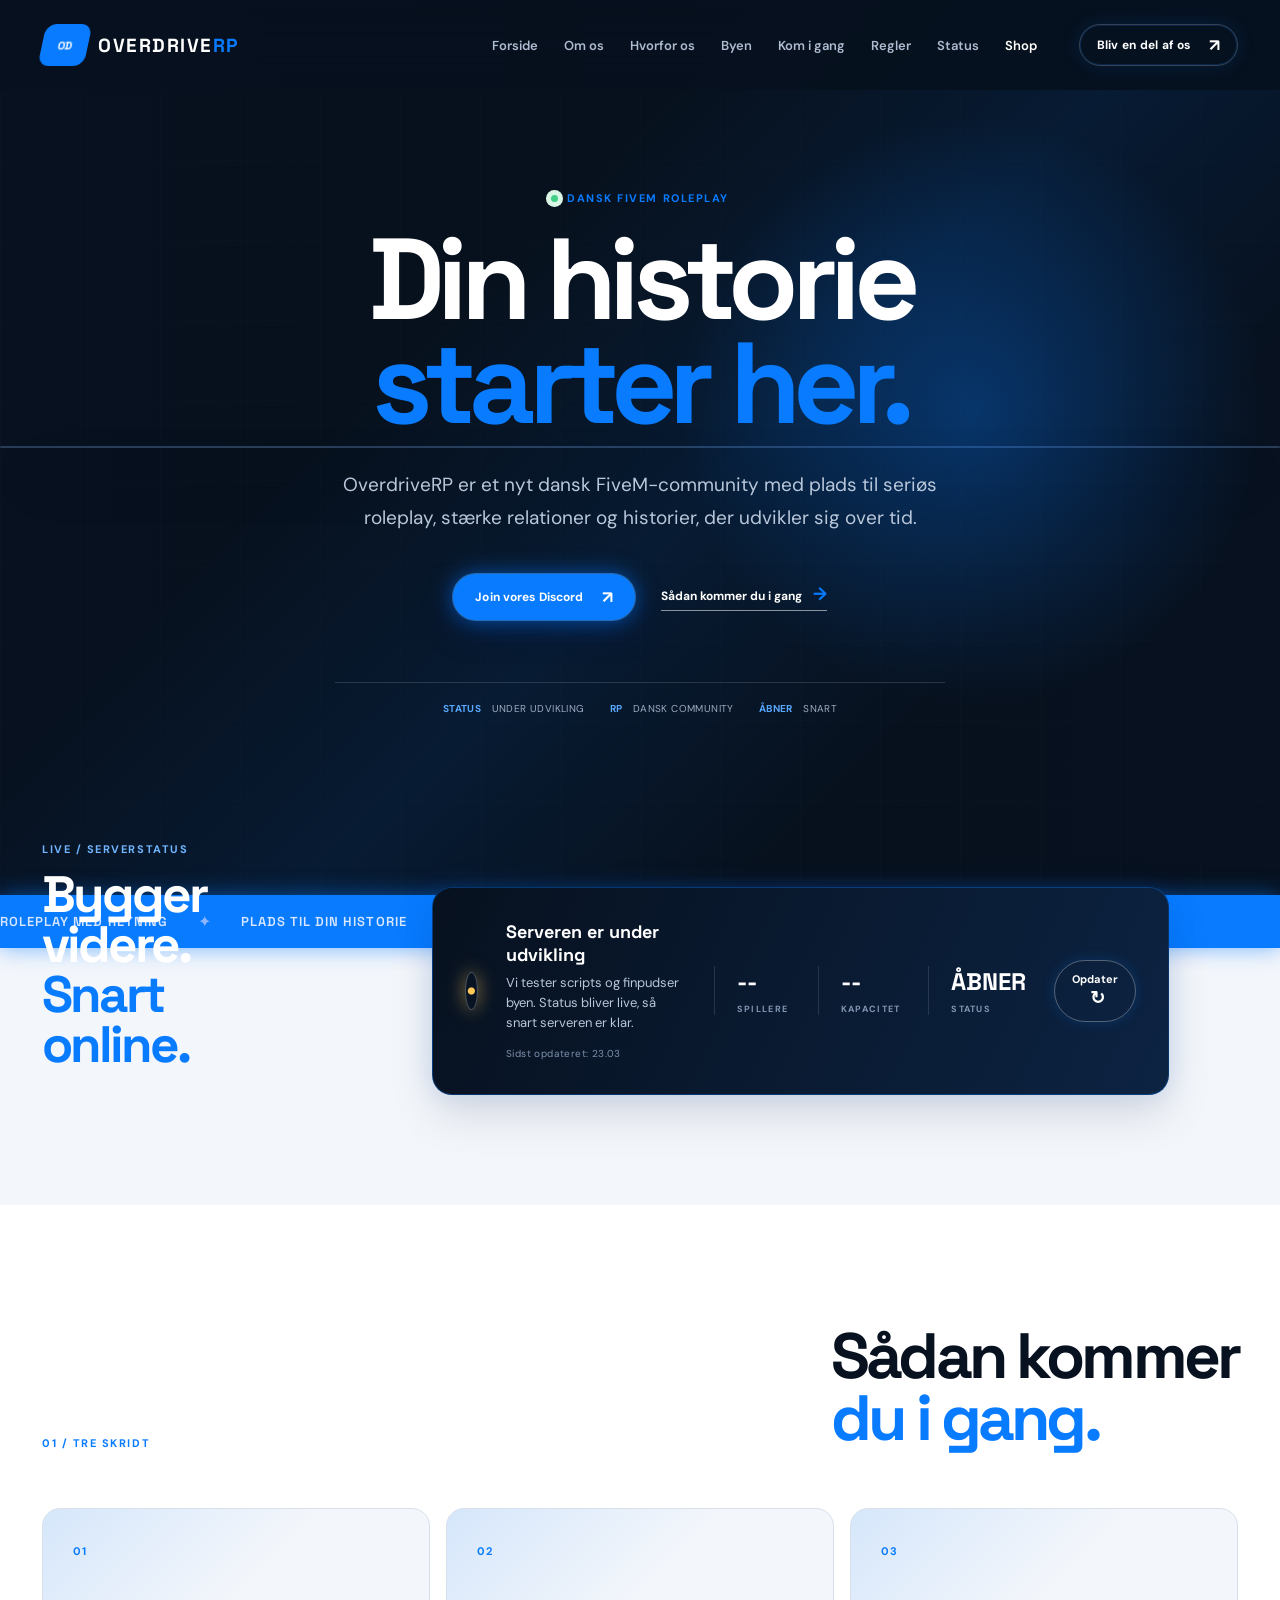
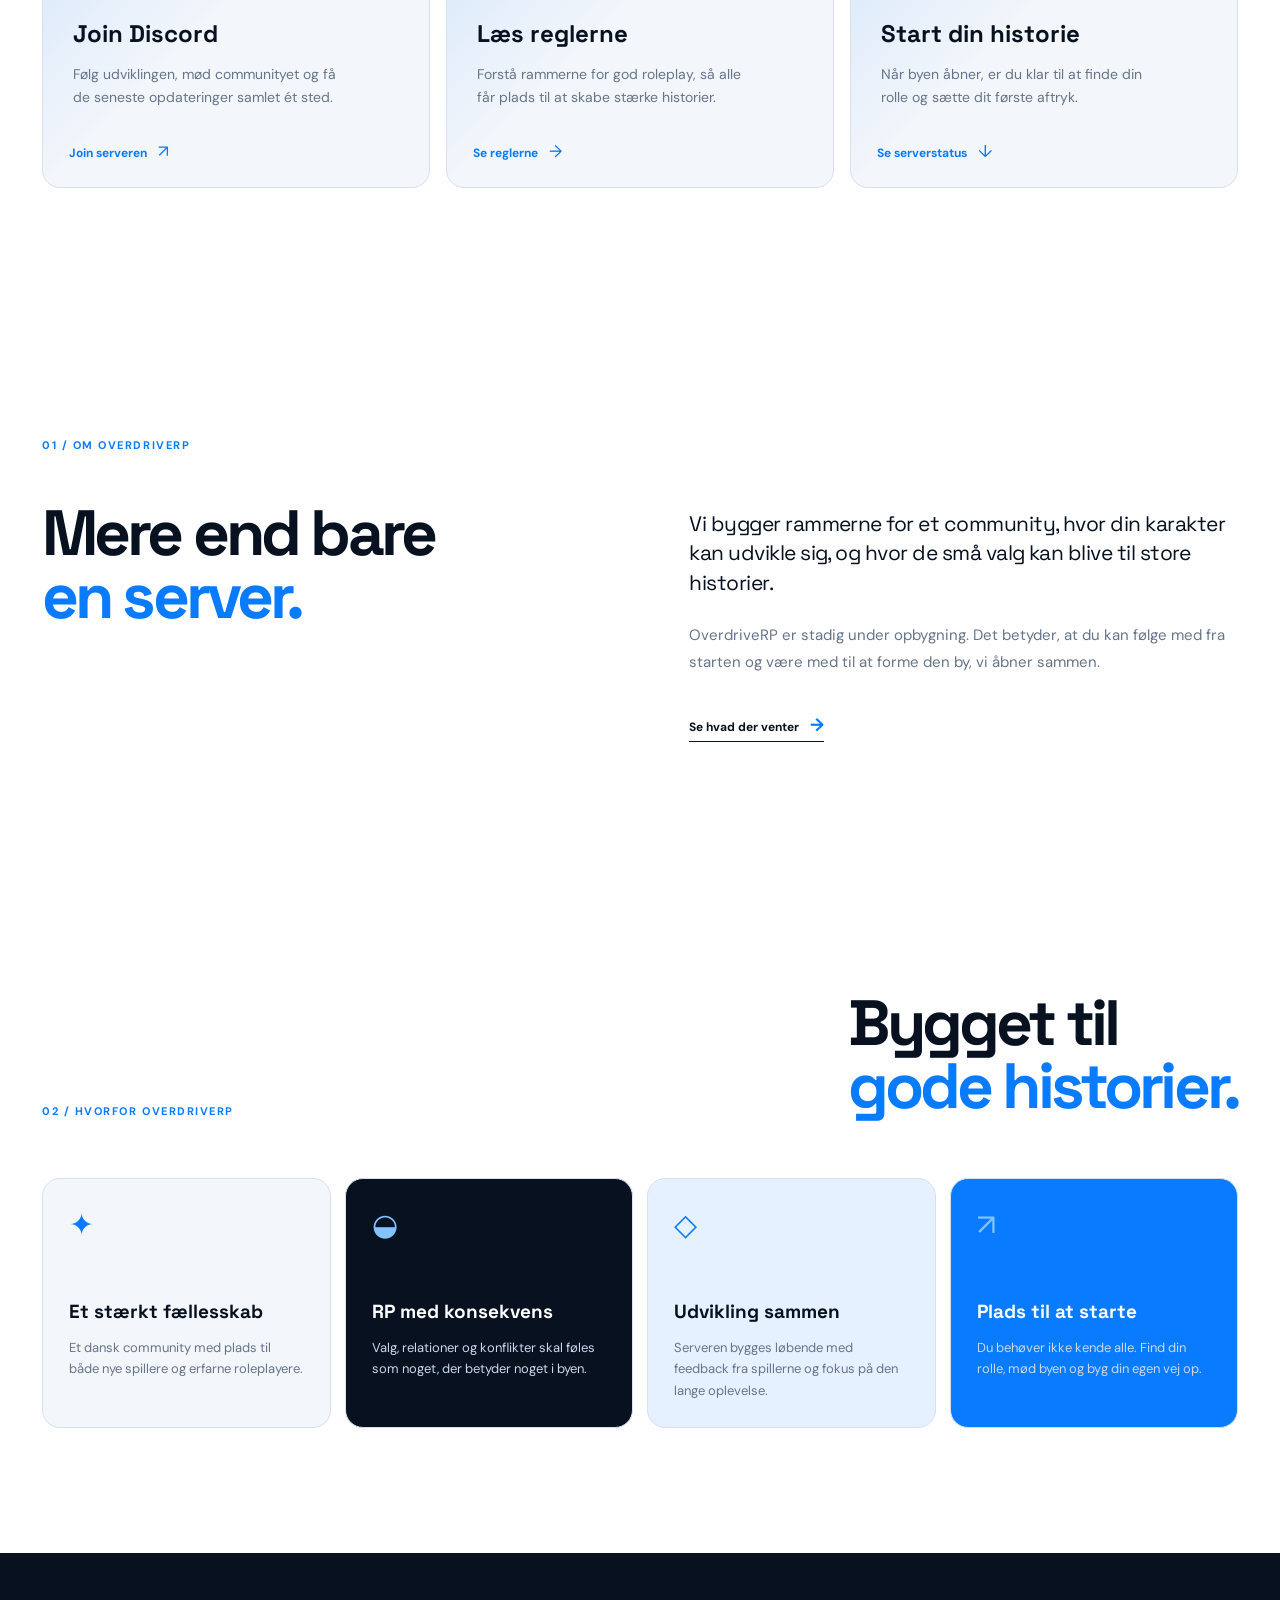
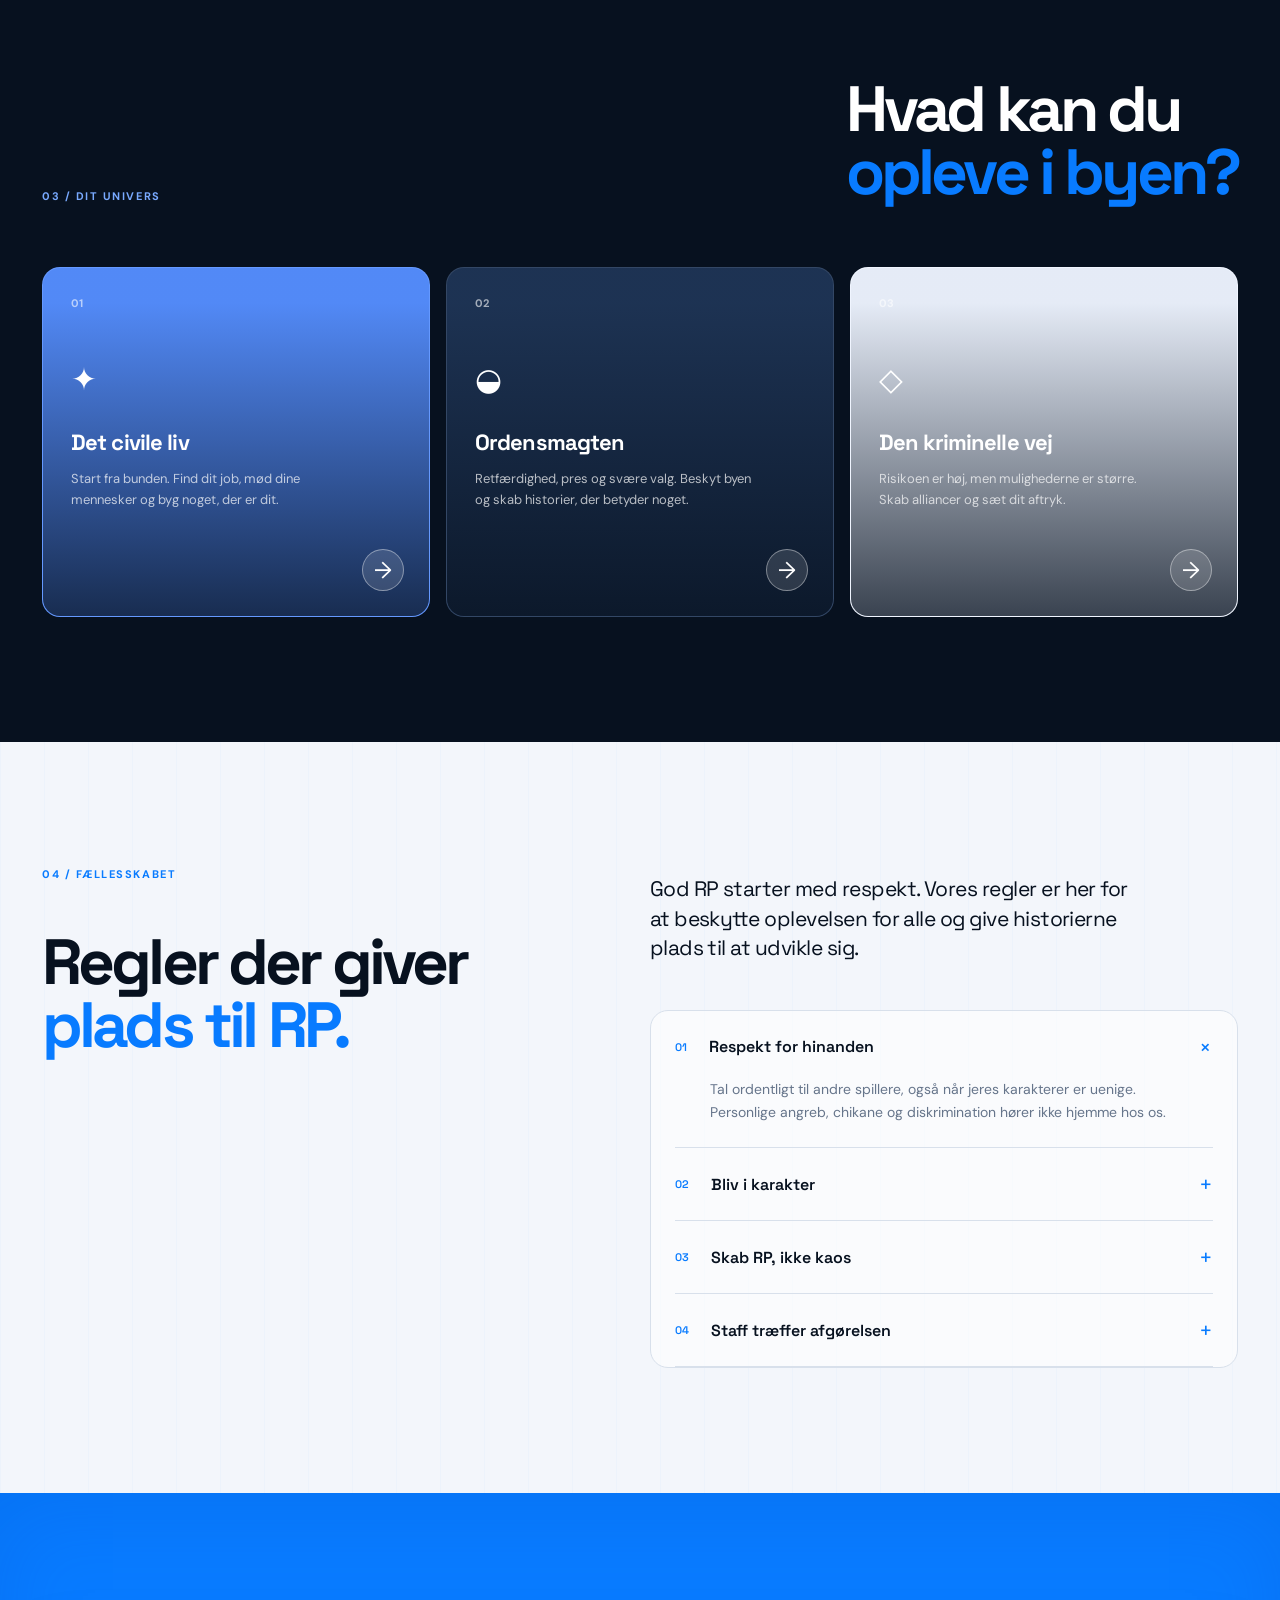
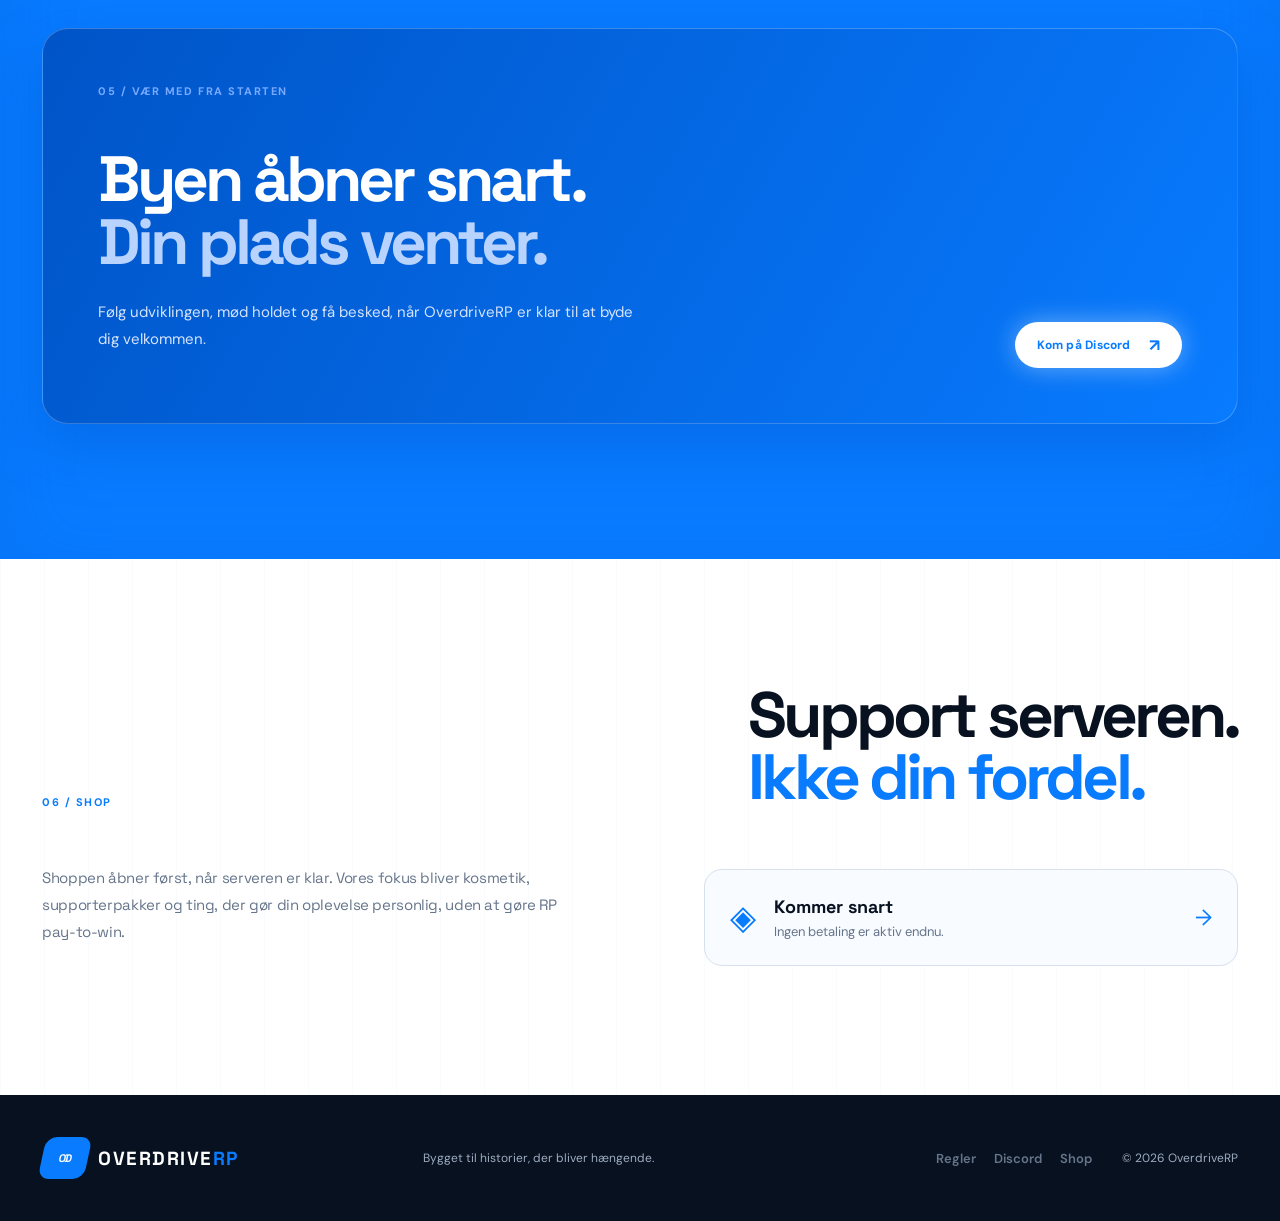
==== commit 33087b8a: "Rebuild OverdriveRP community landing page" ====
--- a/website/index.html
+++ b/website/index.html
@@ -22,6 +22,7 @@
       <nav class="nav" id="main-nav" aria-label="Hovednavigation">
         <a class="active" href="#top">Forside</a>
         <a href="#om">Om os</a>
+        <a href="#why">Hvorfor os</a>
         <a href="#univers">Byen</a>
         <a href="#start">Kom i gang</a>
         <a href="#regler">Regler</a>
@@ -74,6 +75,11 @@
             <p data-server-message>Vi tester scripts og finpudser byen. Status bliver live, så snart serveren er klar.</p>
             <small data-server-updated>Sidst opdateret: endnu ikke tilsluttet</small>
           </div>
+          <div class="status-metrics" aria-label="Servermålinger">
+            <div><strong data-server-players>--</strong><span>SPILLERE</span></div>
+            <div><strong>--</strong><span>KAPACITET</span></div>
+            <div><strong>ÅBNER</strong><span>STATUS</span></div>
+          </div>
           <button class="status-refresh" type="button" data-status-refresh aria-label="Opdater serverstatus">Opdater <span aria-hidden="true">↻</span></button>
         </div>
       </section>
@@ -101,9 +107,19 @@
         </div>
       </section>
 
+      <section class="why section reveal" id="why">
+        <div class="section-heading"><div class="section-label">02 / Hvorfor OverdriveRP</div><h2>Bygget til<br><span>gode historier.</span></h2></div>
+        <div class="why-grid">
+          <article class="why-card"><span class="why-icon">✦</span><strong>Et stærkt fællesskab</strong><p>Et dansk community med plads til både nye spillere og erfarne roleplayere.</p></article>
+          <article class="why-card"><span class="why-icon">◒</span><strong>RP med konsekvens</strong><p>Valg, relationer og konflikter skal føles som noget, der betyder noget i byen.</p></article>
+          <article class="why-card"><span class="why-icon">◇</span><strong>Udvikling sammen</strong><p>Serveren bygges løbende med feedback fra spillerne og fokus på den lange oplevelse.</p></article>
+          <article class="why-card"><span class="why-icon">↗</span><strong>Plads til at starte</strong><p>Du behøver ikke kende alle. Find din rolle, mød byen og byg din egen vej op.</p></article>
+        </div>
+      </section>
+
       <section class="univers section reveal" id="univers">
         <div class="section-heading">
-          <div class="section-label">02 / Dit univers</div>
+          <div class="section-label">03 / Dit univers</div>
           <h2>Hvad kan du<br><span>opleve i byen?</span></h2>
         </div>
         <div class="role-grid">
@@ -114,7 +130,7 @@
       </section>
 
       <section class="rules section reveal" id="regler">
-        <div class="rules-heading"><div class="section-label">03 / Fællesskabet</div><h2>Regler der giver<br><span>plads til RP.</span></h2></div>
+        <div class="rules-heading"><div class="section-label">04 / Fællesskabet</div><h2>Regler der giver<br><span>plads til RP.</span></h2></div>
         <div class="rules-content">
           <p class="lead">God RP starter med respekt. Vores regler er her for at beskytte oplevelsen for alle og give historierne plads til at udvikle sig.</p>
           <div class="rule-list">
@@ -128,13 +144,13 @@
 
       <section class="community section reveal" id="community">
         <div class="community-inner">
-          <div><div class="section-label">04 / Vær med fra starten</div><h2>Byen åbner snart.<br><span>Din plads venter.</span></h2><p>Følg udviklingen, mød holdet og få besked, når OverdriveRP er klar til at byde dig velkommen.</p></div>
+          <div><div class="section-label">05 / Vær med fra starten</div><h2>Byen åbner snart.<br><span>Din plads venter.</span></h2><p>Følg udviklingen, mød holdet og få besked, når OverdriveRP er klar til at byde dig velkommen.</p></div>
           <a class="button button-light" href="https://discord.gg/cZv3BkVMr" target="_blank" rel="noopener noreferrer">Kom på Discord <span aria-hidden="true">↗</span></a>
         </div>
       </section>
 
       <section class="shop section reveal" id="shop">
-        <div class="section-heading"><div class="section-label">05 / Shop</div><h2>Support serveren.<br><span>Ikke din fordel.</span></h2></div>
+        <div class="section-heading"><div class="section-label">06 / Shop</div><h2>Support serveren.<br><span>Ikke din fordel.</span></h2></div>
         <div class="shop-layout"><p class="lead">Shoppen åbner først, når serveren er klar. Vores fokus bliver kosmetik, supporterpakker og ting, der gør din oplevelse personlig, uden at gøre RP pay-to-win.</p><div class="shop-note"><span class="shop-icon">◈</span><div><strong>Kommer snart</strong><p>Ingen betaling er aktiv endnu.</p></div><span class="arrow">→</span></div></div>
       </section>
     </main>
--- a/website/styles.css
+++ b/website/styles.css
@@ -77,3 +77,25 @@
 @media (prefers-reduced-motion: no-preference) { .button-primary { animation: button-pulse 3.5s ease-in-out infinite; }.hero-visual { animation: visual-float 7s ease-in-out infinite; } }
 @keyframes button-pulse { 0%, 100% { box-shadow: 0 0 0 1px #48a4ff80, 0 0 22px #087bff99, 0 12px 28px #001c4d99; } 50% { box-shadow: 0 0 0 1px #9fd3ff, 0 0 34px #087bffcc, 0 12px 32px #001c4db3; } }
 @keyframes visual-float { 0%, 100% { transform: translateY(0); } 50% { transform: translateY(-7px); } }
+
+/* Refined community UI */
+.topbar { position: sticky; top: 0; background: #07111fe6; backdrop-filter: blur(18px); }
+.nav-cta, .button { border-radius: 999px; }.nav-cta { padding: 12px 17px; }.button { padding: 15px 22px; }.button-primary { letter-spacing: .01em; }
+.hero { min-height: 760px; padding-bottom: 110px; padding-top: 105px; }.hero-visual { border-radius: 26px; min-height: 520px; }.hero-visual:before { border: 1px solid #ffffff20; border-radius: 26px; content: ''; inset: 12px; pointer-events: none; position: absolute; z-index: 2; }
+.status-panel { border-radius: 20px; min-height: 175px; padding: 32px; }.status-refresh { border-radius: 999px; padding: 11px 17px; }
+.step-card, .role-card { border-radius: 18px; }.step-card { min-height: 280px; padding: 30px; }.step-card h3 { margin-top: 58px; }.role-card { background-position: center; background-size: cover; min-height: 350px; overflow: hidden; padding: 28px; }.role-card:before { background: linear-gradient(180deg, #07111f0a 10%, #07111fc7 100%); content: ''; inset: 0; position: absolute; }.role-card > * { position: relative; z-index: 1; }.role-blue { background-image: url('https://images.unsplash.com/photo-1492144534655-ae79c964c9d7?auto=format&fit=crop&w=900&q=70'); color: var(--white); }.role-dark { background-image: url('https://images.unsplash.com/photo-1580137189272-c9379f8864fd?auto=format&fit=crop&w=900&q=70'); }.role-light { background-image: url('https://images.unsplash.com/photo-1519003722824-194d4455a60c?auto=format&fit=crop&w=900&q=70'); color: var(--white); }.role-card p { max-width: 290px; }.role-card a { background: #ffffff22; border: 1px solid #ffffff66; border-radius: 50%; bottom: 25px; display: grid; height: 42px; place-items: center; right: 25px; transition: background .2s ease, transform .2s ease; width: 42px; }.role-card a:hover { background: var(--blue); transform: translateX(3px); }
+.rules, .shop { position: relative; }.rules:before, .shop:before { background: linear-gradient(90deg, #087bff0d 1px, transparent 1px); background-size: 44px 44px; content: ''; inset: 0; opacity: .5; pointer-events: none; position: absolute; }.rules > *, .shop > * { position: relative; z-index: 1; }.rule-list { background: #ffffff99; border: 1px solid var(--line); border-radius: 18px; padding: 0 24px; }.shop-note { background: #f8fbff; border: 1px solid var(--line); border-radius: 18px; padding: 25px; }
+.community { padding-bottom: 135px; padding-top: 135px; }.community-inner { background: linear-gradient(120deg, #0054c7, #087bff); border: 1px solid #ffffff38; border-radius: 26px; box-shadow: 0 22px 55px #0054c766; padding: 55px; }.button-light { box-shadow: 0 0 26px #ffffff66; }.footer { padding-bottom: 42px; padding-top: 42px; }
+@media (max-width: 850px) { .hero { min-height: auto; padding-bottom: 80px; padding-top: 70px; }.hero-visual { border-radius: 20px; min-height: 430px; }.hero-visual:before { border-radius: 20px; }.community-inner { padding: 32px 24px; }.role-card { min-height: 300px; }.rule-list { padding: 0 17px; } }
+
+/* Full-bleed landing hero and live dashboard */
+.topbar { left: 0; position: absolute; right: 0; top: 0; z-index: 10; }
+.brand-mark { border-radius: 11px; height: 42px; width: 46px; }.brand-name { font-size: 19px; }
+.hero { align-items: center; display: flex; justify-content: center; min-height: 880px; padding-bottom: 180px; padding-top: 180px; text-align: center; }.hero-copy { max-width: 850px; padding: 0; position: relative; z-index: 2; }.hero .eyebrow { justify-content: center; }.hero h1 { font-size: clamp(68px, 9vw, 132px); line-height: .9; margin-bottom: 34px; }.hero-text { font-size: 19px; margin-left: auto; margin-right: auto; max-width: 610px; }.hero-actions { justify-content: center; margin-top: 40px; }.hero-meta { justify-content: center; margin-top: 62px; }.hero-visual { inset: 0; min-height: 0; pointer-events: none; position: absolute; z-index: 0; }.hero-visual:before { display: none; }.hero-visual:after { background: linear-gradient(180deg, #07111f33, #07111f4d 40%, #07111fe6 100%); }.visual-grid, .city-glow, .road-line, .visual-card, .visual-stamp { opacity: 0; }.hero:before { background-image: linear-gradient(#ffffff0a 1px, transparent 1px), linear-gradient(90deg, #ffffff0a 1px, transparent 1px); background-size: 80px 80px; opacity: .25; }
+.ticker { position: relative; z-index: 3; }.server-status { background: transparent; margin: -106px auto 0; max-width: 1240px; padding: 0 22px 110px; position: relative; z-index: 4; }.status-heading { margin-bottom: 24px; }.status-heading .section-label { color: #70b6ff; }.status-heading h2 { color: var(--white); font-size: clamp(34px, 4vw, 54px); margin-top: 14px; }.status-panel { display: grid; grid-template-columns: auto minmax(180px, 1fr) auto auto; gap: 28px; min-height: 158px; }.status-metrics { align-items: stretch; display: flex; gap: 28px; }.status-metrics div { border-left: 1px solid #ffffff1f; display: flex; flex-direction: column; justify-content: center; min-width: 76px; padding-left: 22px; }.status-metrics strong { color: var(--white); font-family: 'Space Grotesk', sans-serif; font-size: 24px; }.status-metrics span { color: #8296b3; font-size: 9px; font-weight: 700; letter-spacing: .14em; margin-top: 6px; }.start { padding-top: 120px; }
+@media (max-width: 850px) { .hero { min-height: 780px; padding-bottom: 135px; padding-top: 155px; }.hero h1 { font-size: clamp(58px, 15vw, 88px); }.hero-text { font-size: 16px; }.server-status { margin-top: -72px; }.status-heading h2 { font-size: 39px; }.status-panel { display: flex; flex-wrap: wrap; gap: 18px; }.status-copy { flex: 1 1 220px; }.status-metrics { flex: 1 1 100%; gap: 12px; }.status-metrics div { flex: 1; min-width: 0; padding-left: 14px; }.status-refresh { margin-left: auto; }.start { padding-top: 80px; } }
+
+/* Brand lockup and community value grid */
+.hero-lockup { align-items: center; display: inline-flex; gap: 15px; margin-bottom: 34px; text-align: left; }.lockup-mark { align-items: center; background: var(--blue); border: 2px solid #72bdff; border-radius: 13px; box-shadow: 0 0 28px #087bffcc; color: var(--white); display: inline-flex; font-family: 'Space Grotesk', sans-serif; font-size: 24px; font-weight: 700; height: 62px; justify-content: center; transform: skew(-10deg); width: 70px; }.lockup-wordmark { color: var(--white); font-family: 'Space Grotesk', sans-serif; font-size: 25px; font-weight: 700; letter-spacing: .08em; line-height: 1; }.lockup-wordmark small { color: #7cbaff; display: block; font-family: 'DM Sans', sans-serif; font-size: 8px; letter-spacing: .32em; margin-top: 8px; }.why { background: var(--white); max-width: none; padding-left: max(42px, calc((100% - 1236px) / 2)); padding-right: max(42px, calc((100% - 1236px) / 2)); }.why-grid { display: grid; gap: 14px; grid-template-columns: repeat(4, 1fr); margin-top: 60px; }.why-card { background: var(--paper); border: 1px solid var(--line); border-radius: 18px; min-height: 250px; padding: 26px; position: relative; transition: border-color .2s ease, box-shadow .2s ease, transform .2s ease; }.why-card:nth-child(2) { background: var(--ink); color: var(--white); }.why-card:nth-child(3) { background: #e6f1ff; }.why-card:nth-child(4) { background: var(--blue); color: var(--white); }.why-card:hover { border-color: var(--blue); box-shadow: 0 0 28px #087bff2b; transform: translateY(-5px); }.why-icon { color: var(--blue); display: block; font-size: 30px; margin-bottom: 55px; }.why-card:nth-child(2) .why-icon, .why-card:nth-child(4) .why-icon { color: #84c2ff; }.why-card strong { display: block; font-family: 'Space Grotesk', sans-serif; font-size: 19px; }.why-card p { color: var(--muted); font-size: 13px; line-height: 1.65; margin-bottom: 0; }.why-card:nth-child(2) p, .why-card:nth-child(4) p { color: #c8d8ec; }
+@media (max-width: 850px) { .hero-lockup { margin-bottom: 25px; }.lockup-mark { font-size: 20px; height: 52px; width: 59px; }.lockup-wordmark { font-size: 20px; }.why { padding-left: 22px; padding-right: 22px; }.why-grid { grid-template-columns: 1fr 1fr; margin-top: 42px; } }
+@media (max-width: 480px) { .why-grid { grid-template-columns: 1fr; }.why-card { min-height: 210px; }.why-icon { margin-bottom: 38px; } }
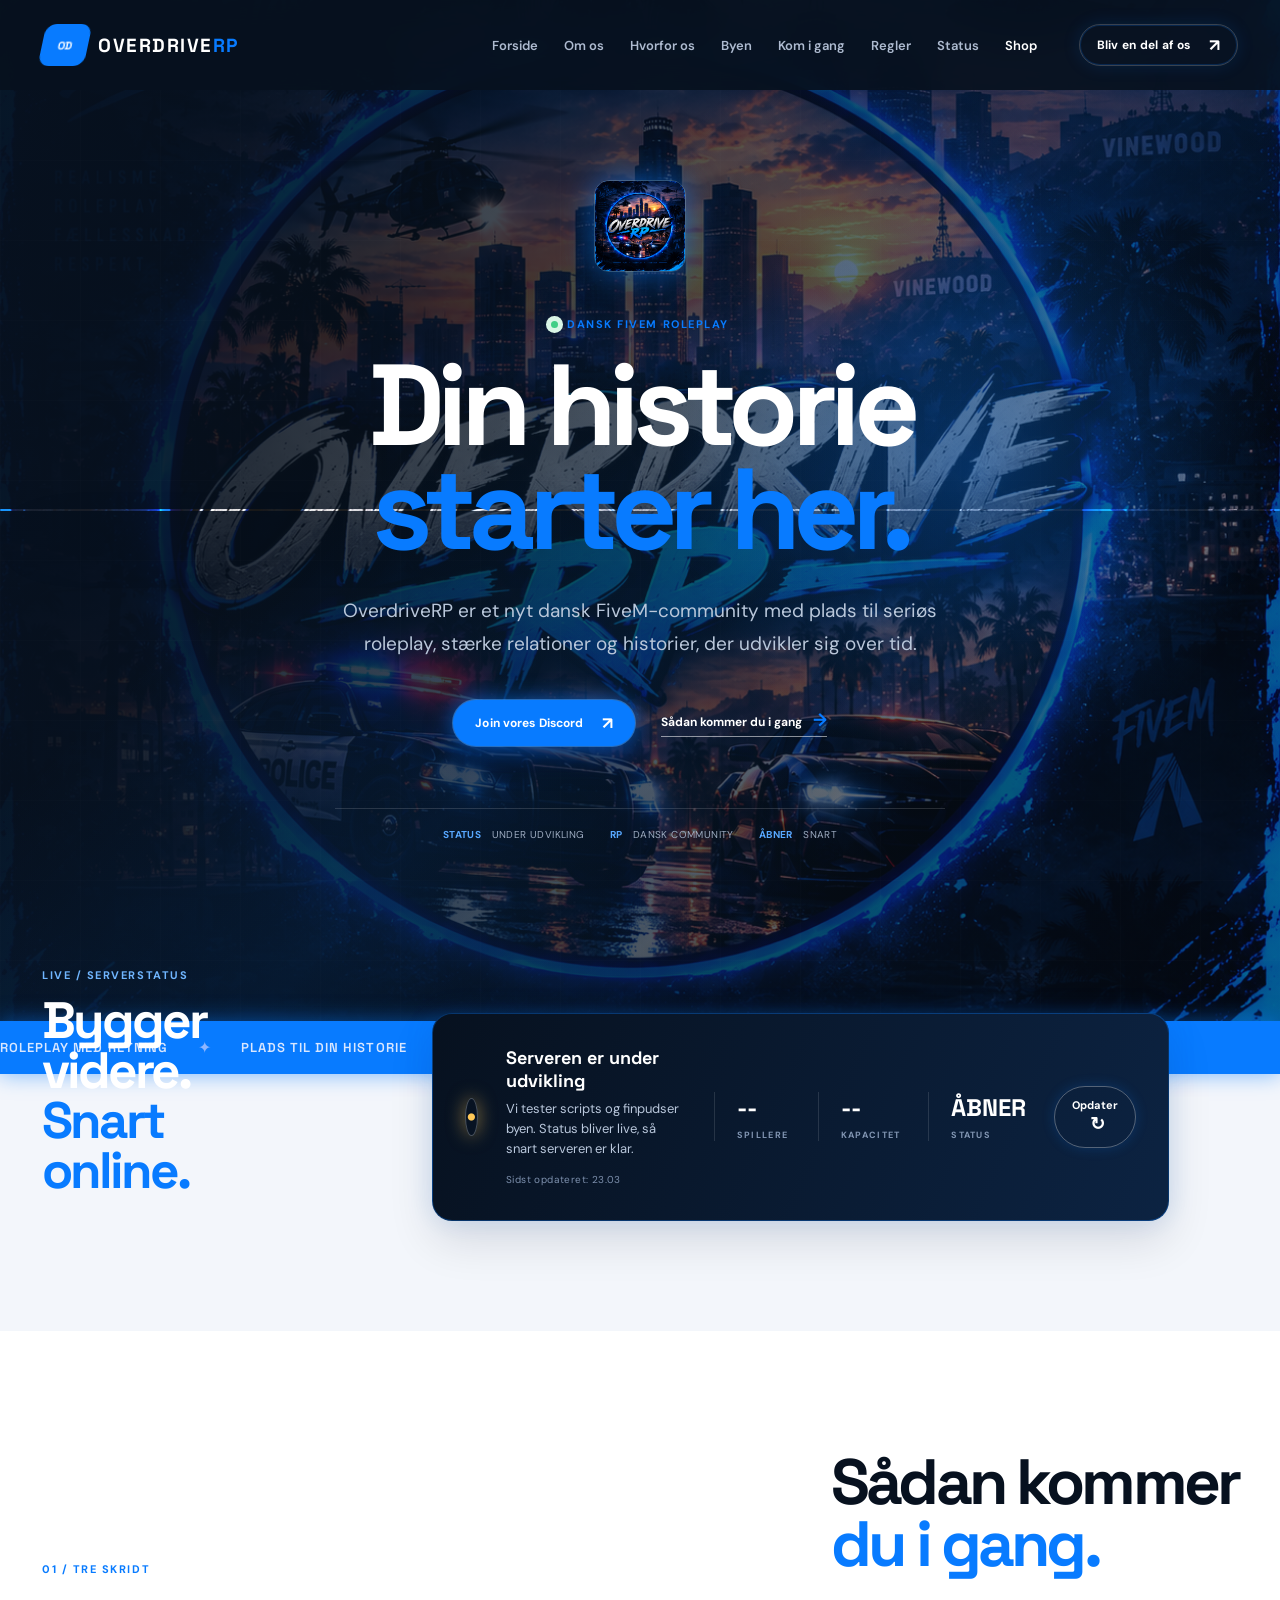
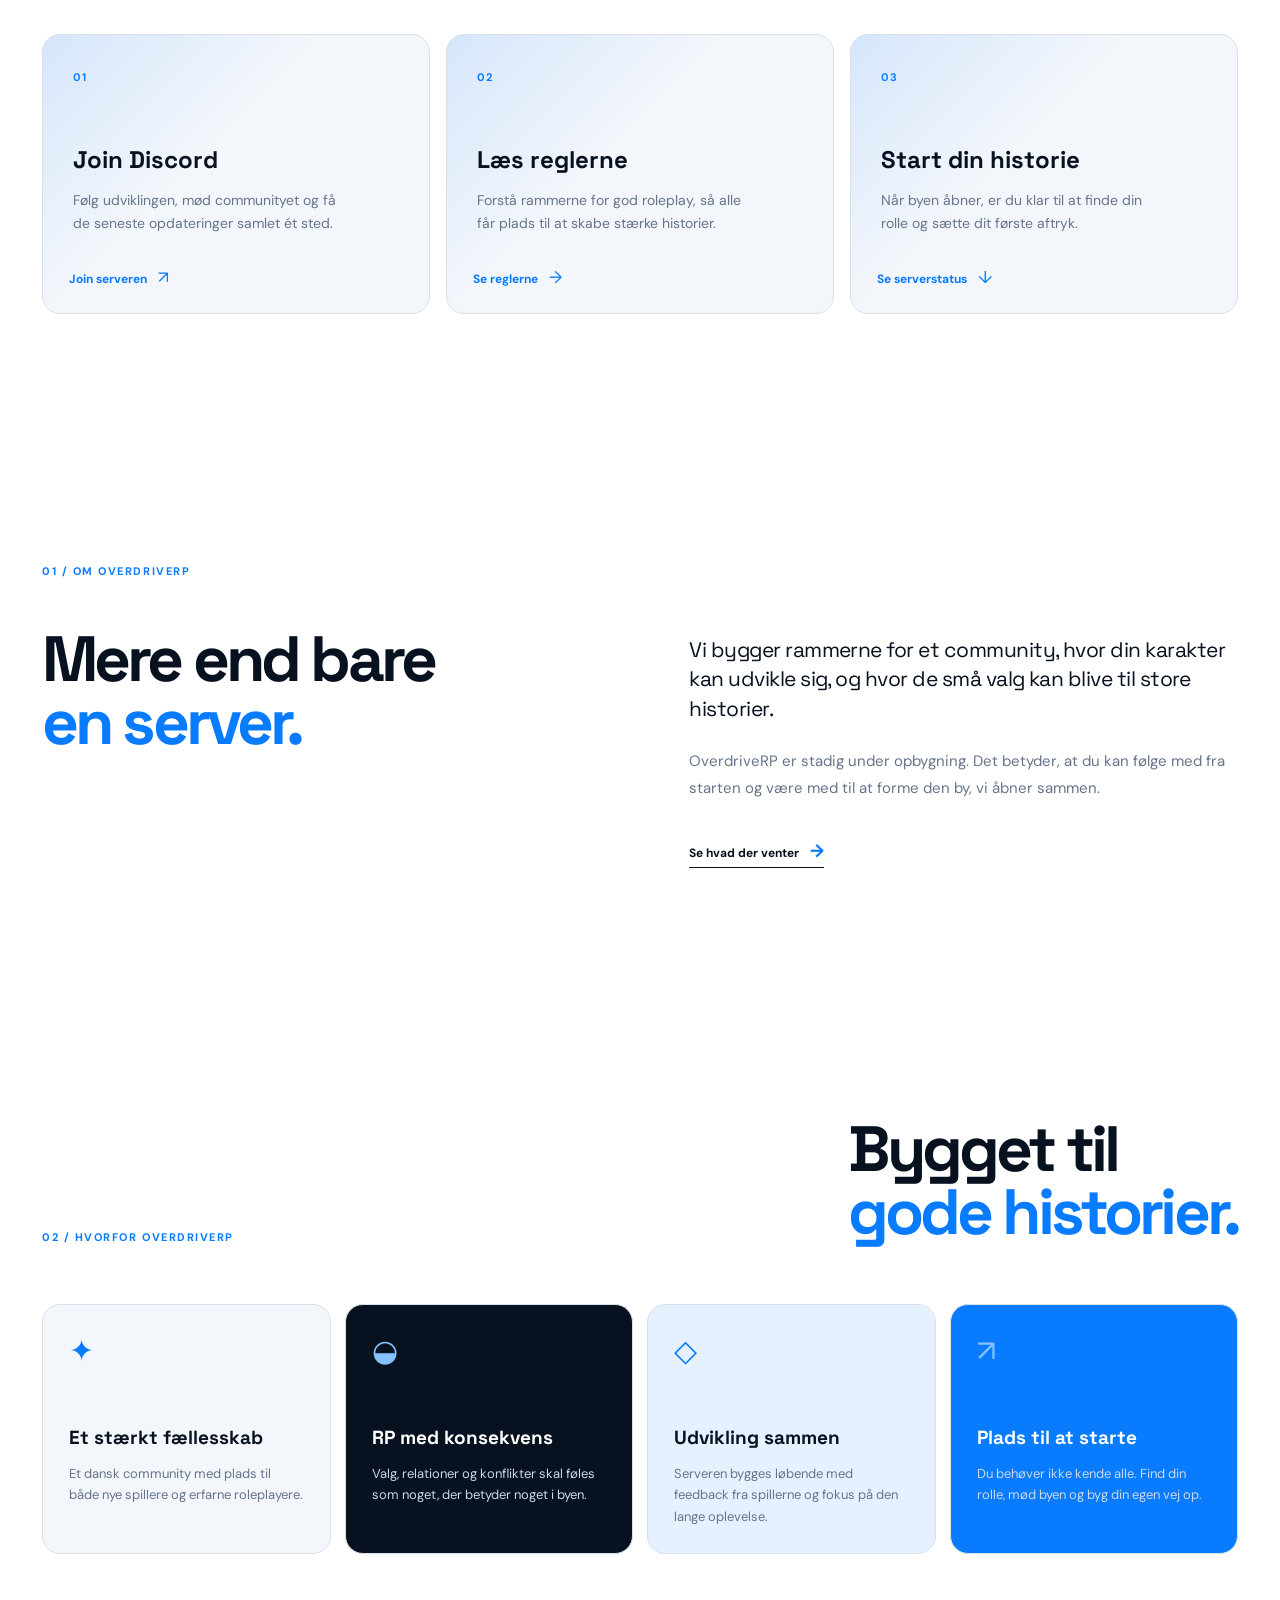
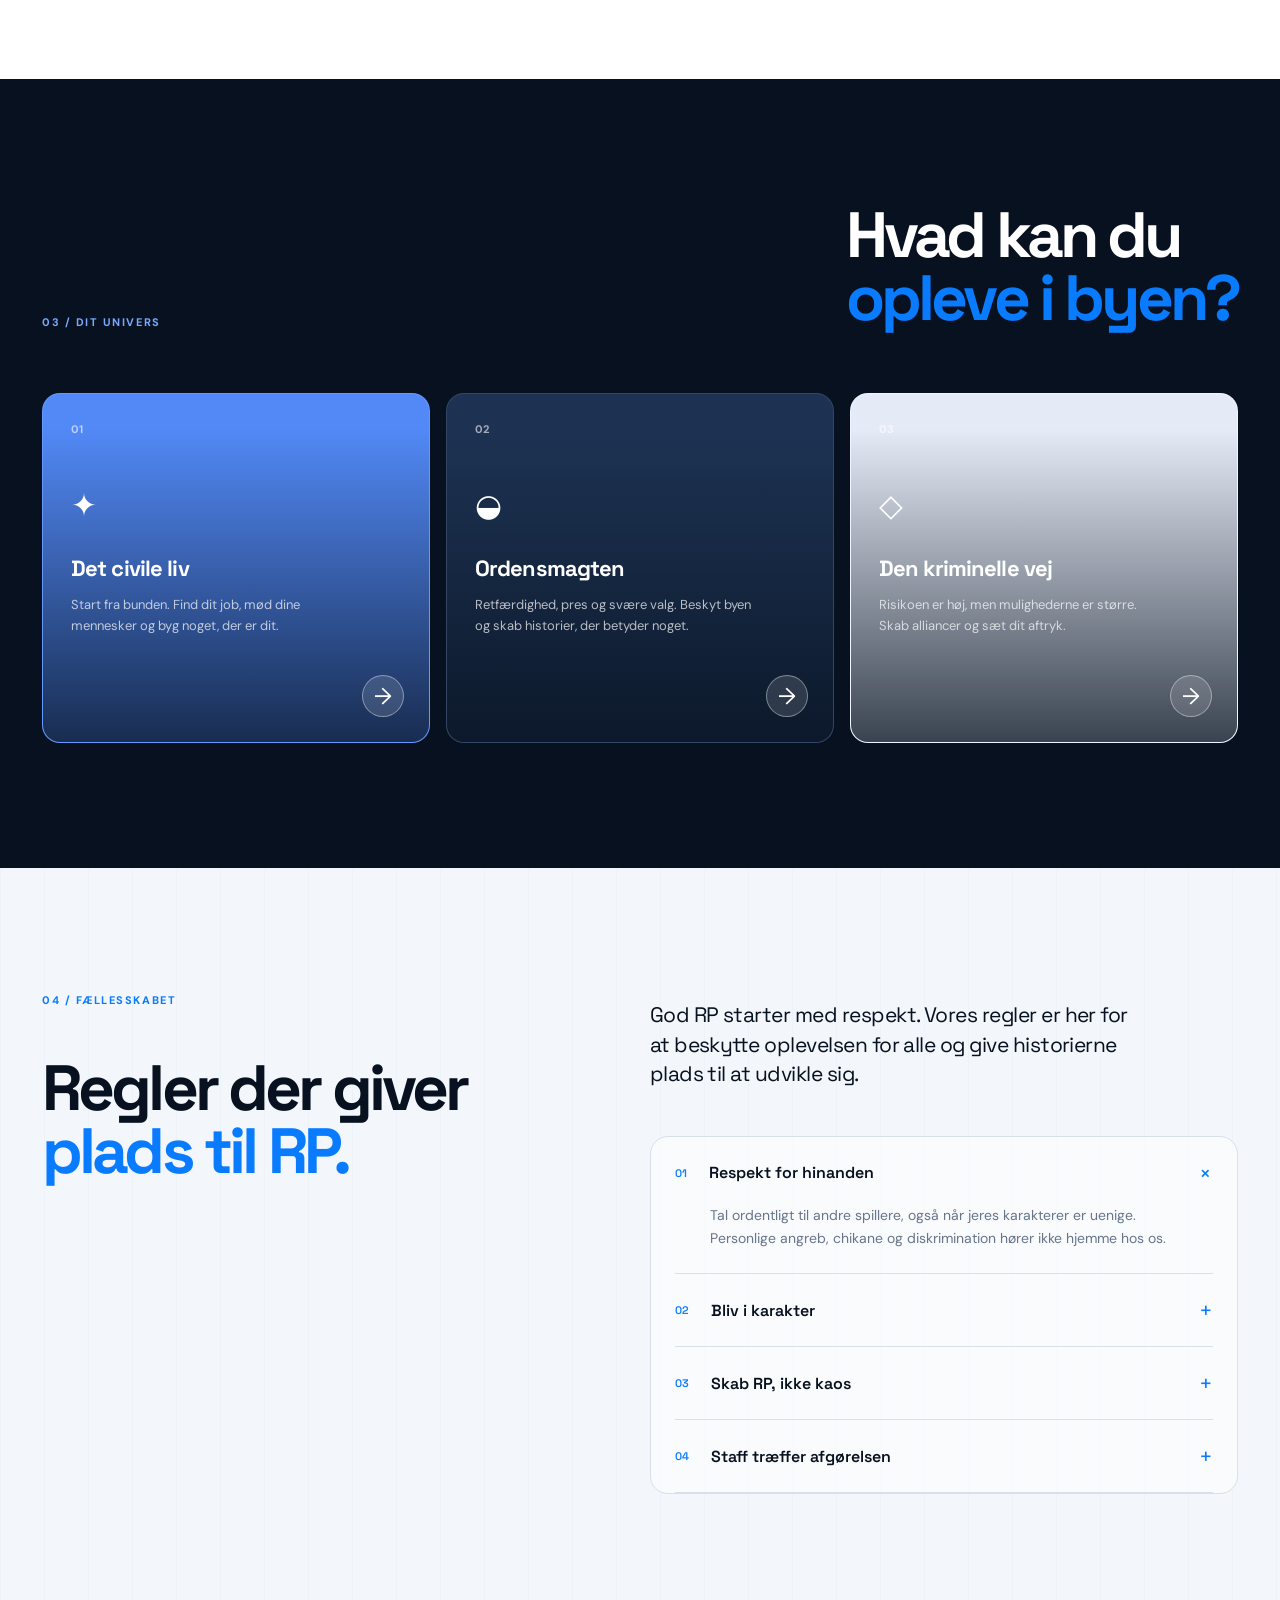
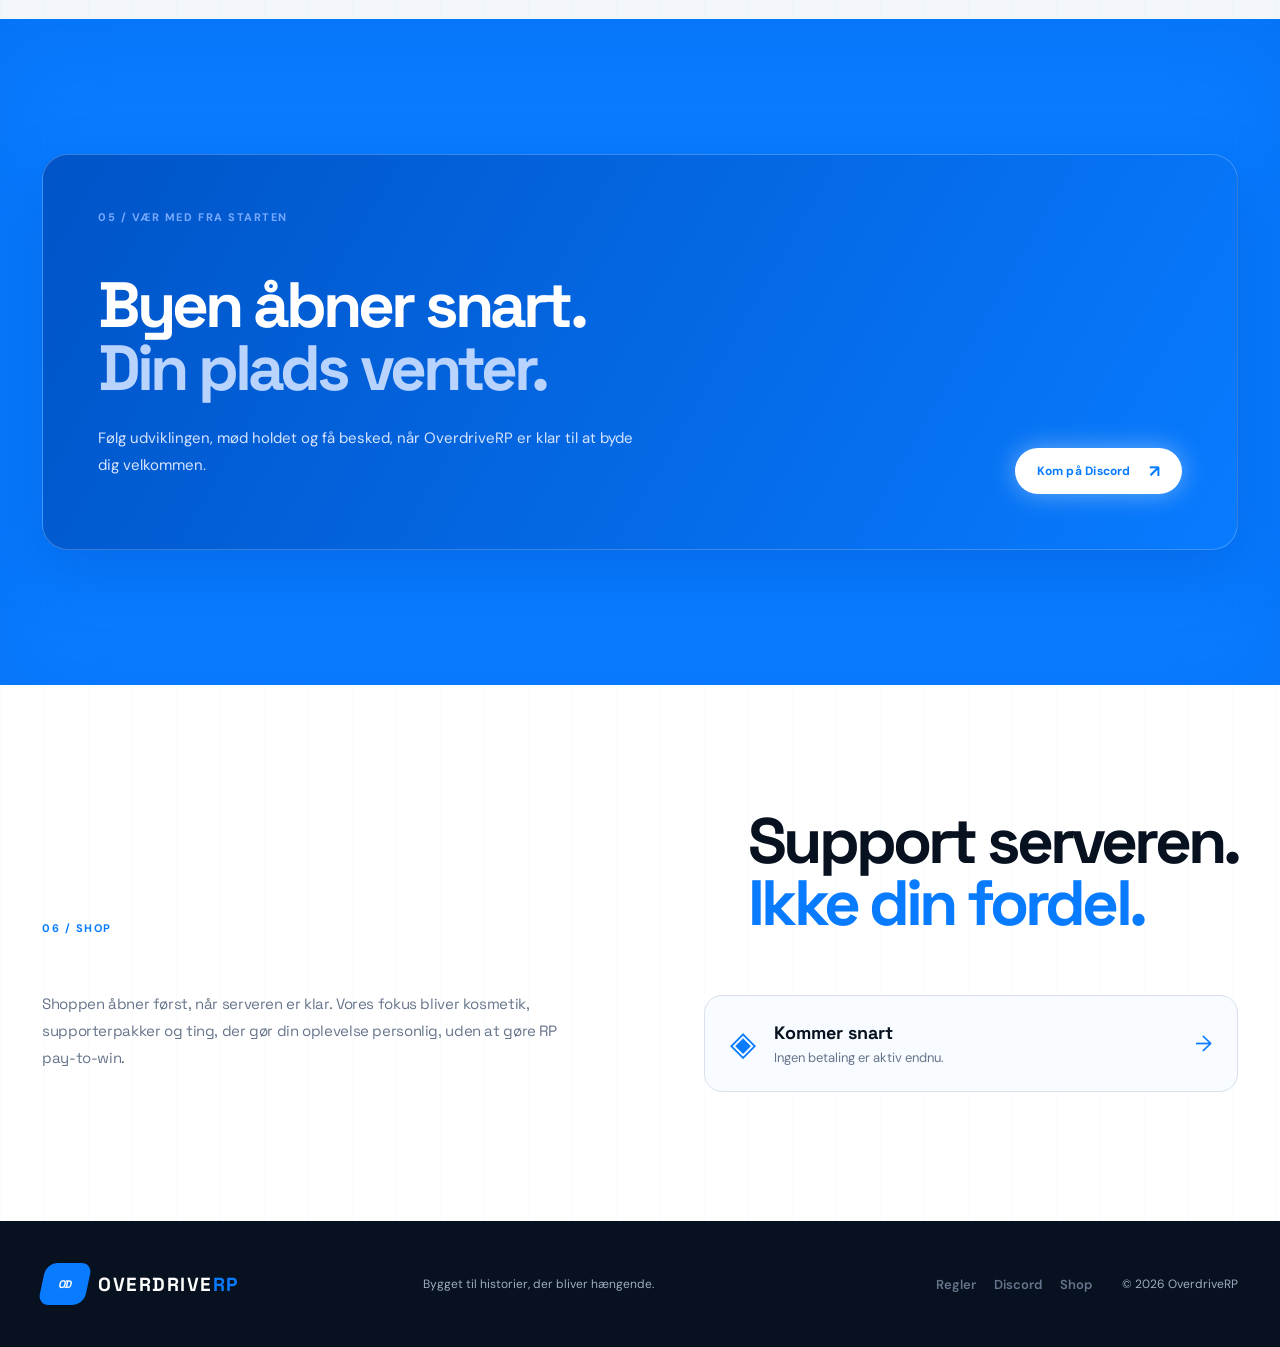
==== commit 01e90674: "git add -A git commit -m "Add OverdriveRP logo and rebuild landing page" git push origin main" ====
--- a/website/index.html
+++ b/website/index.html
@@ -35,6 +35,9 @@
     <main id="top">
       <section class="hero" aria-labelledby="hero-title">
         <div class="hero-copy reveal">
+          <div class="hero-lockup" aria-label="OverdriveRP logo">
+            <img class="hero-logo" src="assets/overdrive-logo.png" alt="OverdriveRP logo">
+          </div>
           <p class="eyebrow"><span class="pulse-dot"></span> Dansk FiveM roleplay</p>
           <h1 id="hero-title">Din historie<br><em>starter her.</em></h1>
           <p class="hero-text">OverdriveRP er et nyt dansk FiveM-community med plads til seriøs roleplay, stærke relationer og historier, der udvikler sig over tid.</p>
--- a/website/styles.css
+++ b/website/styles.css
@@ -99,3 +99,5 @@
 .hero-lockup { align-items: center; display: inline-flex; gap: 15px; margin-bottom: 34px; text-align: left; }.lockup-mark { align-items: center; background: var(--blue); border: 2px solid #72bdff; border-radius: 13px; box-shadow: 0 0 28px #087bffcc; color: var(--white); display: inline-flex; font-family: 'Space Grotesk', sans-serif; font-size: 24px; font-weight: 700; height: 62px; justify-content: center; transform: skew(-10deg); width: 70px; }.lockup-wordmark { color: var(--white); font-family: 'Space Grotesk', sans-serif; font-size: 25px; font-weight: 700; letter-spacing: .08em; line-height: 1; }.lockup-wordmark small { color: #7cbaff; display: block; font-family: 'DM Sans', sans-serif; font-size: 8px; letter-spacing: .32em; margin-top: 8px; }.why { background: var(--white); max-width: none; padding-left: max(42px, calc((100% - 1236px) / 2)); padding-right: max(42px, calc((100% - 1236px) / 2)); }.why-grid { display: grid; gap: 14px; grid-template-columns: repeat(4, 1fr); margin-top: 60px; }.why-card { background: var(--paper); border: 1px solid var(--line); border-radius: 18px; min-height: 250px; padding: 26px; position: relative; transition: border-color .2s ease, box-shadow .2s ease, transform .2s ease; }.why-card:nth-child(2) { background: var(--ink); color: var(--white); }.why-card:nth-child(3) { background: #e6f1ff; }.why-card:nth-child(4) { background: var(--blue); color: var(--white); }.why-card:hover { border-color: var(--blue); box-shadow: 0 0 28px #087bff2b; transform: translateY(-5px); }.why-icon { color: var(--blue); display: block; font-size: 30px; margin-bottom: 55px; }.why-card:nth-child(2) .why-icon, .why-card:nth-child(4) .why-icon { color: #84c2ff; }.why-card strong { display: block; font-family: 'Space Grotesk', sans-serif; font-size: 19px; }.why-card p { color: var(--muted); font-size: 13px; line-height: 1.65; margin-bottom: 0; }.why-card:nth-child(2) p, .why-card:nth-child(4) p { color: #c8d8ec; }
 @media (max-width: 850px) { .hero-lockup { margin-bottom: 25px; }.lockup-mark { font-size: 20px; height: 52px; width: 59px; }.lockup-wordmark { font-size: 20px; }.why { padding-left: 22px; padding-right: 22px; }.why-grid { grid-template-columns: 1fr 1fr; margin-top: 42px; } }
 @media (max-width: 480px) { .why-grid { grid-template-columns: 1fr; }.why-card { min-height: 210px; }.why-icon { margin-bottom: 38px; } }
+.hero { background-image: linear-gradient(90deg, #07111ff5 0%, #07111dbd 45%, #07111f7a 100%), url('assets/overdrive-logo.png'); background-position: center; background-size: cover; }.hero-visual { background-image: linear-gradient(145deg, #06132670, #087bff4d), url('assets/overdrive-logo.png'); background-position: center; background-size: cover; }.hero-logo { border: 1px solid #72bdff66; border-radius: 15px; box-shadow: 0 0 32px #087bff99; height: 92px; object-fit: cover; object-position: center; width: 92px; }
+@media (max-width: 480px) { .hero-logo { height: 74px; width: 74px; } }
